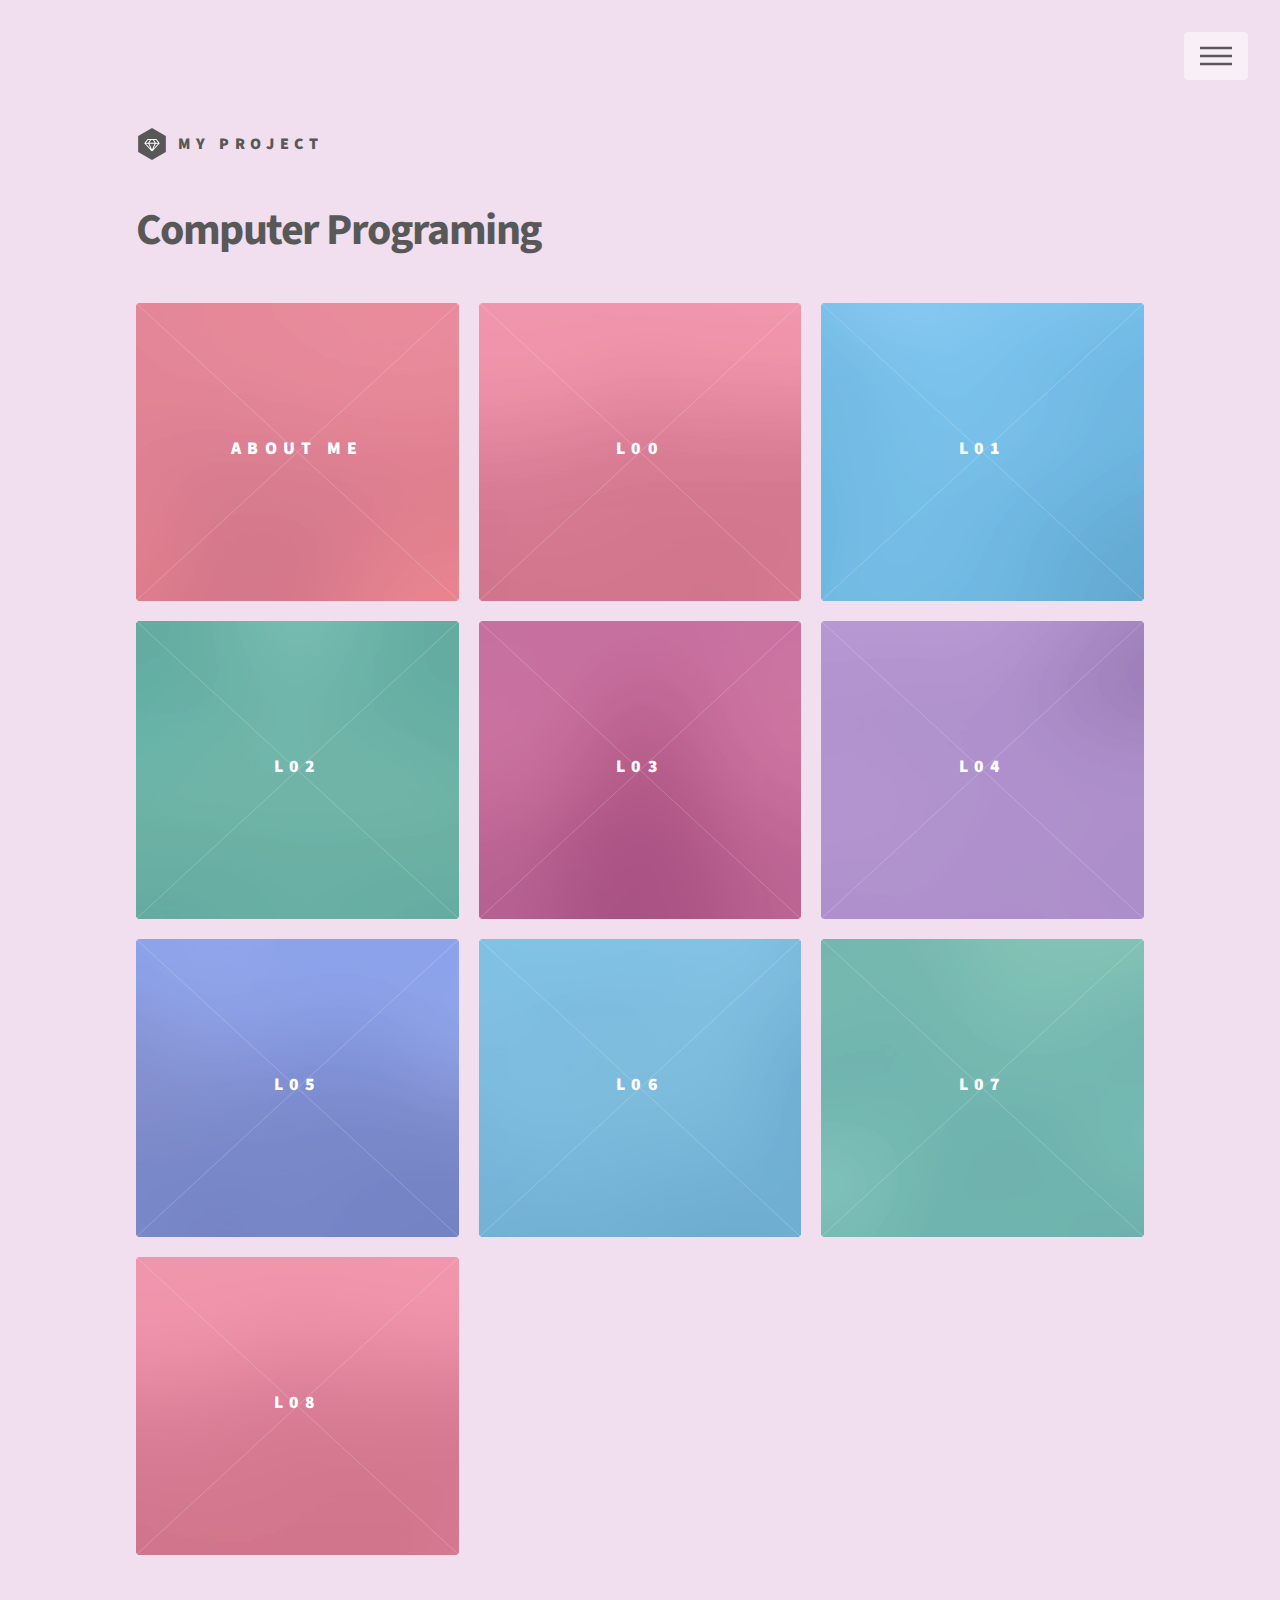
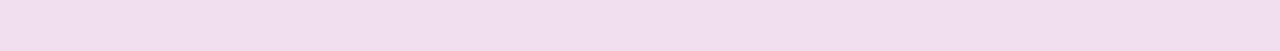
==== index.html @ 65a04a59 "update" ====
<!DOCTYPE HTML>
<!--
	Phantom by HTML5 UP
	html5up.net | @ajlkn
	Free for personal and commercial use under the CCA 3.0 license (html5up.net/license)
-->
<html>
	<head>
		<title>My Project</title>
		<meta charset="utf-8" />
		<meta name="viewport" content="width=device-width, initial-scale=1, user-scalable=no" />
		<link rel="stylesheet" href="assets/css/main.css" />
		<noscript><link rel="stylesheet" href="assets/css/noscript.css" /></noscript>
		<link rel="stylesheet" href="assets/css/bg.css">
		<link rel="stylesheet" href="assets/css/bg.css">
	</head>
	<body class="is-preload">
		<!-- Wrapper -->
			<div id="wrapper">

				<!-- Header -->
					<header id="header">
						<div class="inner">

							<!-- Logo -->
								<a href="index.html" class="logo">
									<span class="symbol"><img src="images/logo.svg" alt="" /></span><span class="title">My project</span>
								</a>

							<!-- Nav -->
								<nav>
									<ul>
										<li><a href="#menu">Menu</a></li>
									</ul>
								</nav>

						</div>
					</header>

				<!-- Menu -->
					<nav id="menu">
						<h2>Menu</h2>
						<ul>
							<li><a href="index.html">Home</a></li>
							<li><a href="generic.html">Ipsum veroeros</a></li>
							<li><a href="generic.html">Tempus etiam</a></li>
							<li><a href="generic.html">Consequat dolor</a></li>
							<li><a href="elements.html">Elements</a></li>
						</ul>
					</nav>

				<!-- Main -->
					<div id="main">
						<div class="inner">
							<header>
								<h1>Computer Programing</h1>
								
							</header>
							<section class="tiles">
								<article class="style1">
									<span class="image">
										<img src="images/pic01.jpg" alt="" />
									</span>
									<a href="generic.html">
										<h2>About Me</h2>
										<div class="content">
											
										</div>
									</a>
								</article>
								<article class="style1">
									<span class="image">
										<img src="images/pic09.jpg" alt="" />
									</span>
									<a href="L00.html">
										<h2>L00</h2>
										<div class="content">
											<p>Introduction</p>
										</div>
									</a>
								</article>
								<article class="style2">
									<span class="image">
										<img src="images/pic02.jpg" alt="" />
									</span>
									<a href="L01.html">
										<h2>L01</h2>
										<div class="content">
											<p>DataType-Variable-Expression</p>
										</div>
									</a>
								</article>
								<article class="style3">
									<span class="image">
										<img src="images/pic03.jpg" alt="" />
									</span>
									<a href="generic.html">
										<h2>L02</h2>
										<div class="content">
											<p>Selection If-elif-else</p>
										</div>
									</a>
								</article>
								<article class="style4">
									<span class="image">
										<img src="images/pic04.jpg" alt="" />
									</span>
									<a href="generic.html">
										<h2>L03</h2>
										<div class="content">
											<p>Repetition While for</p>
										</div>
									</a>
								</article>
								<article class="style5">
									<span class="image">
										<img src="images/pic05.jpg" alt="" />
									</span>
									<a href="generic.html">
										<h2>L04</h2>
										<div class="content">
											<p>String</p>
										</div>
									</a>
								</article>
								<article class="style6">
									<span class="image">
										<img src="images/pic06.jpg" alt="" />
									</span>
									<a href="generic.html">
										<h2>L05</h2>
										<div class="content">
											<p>function</p>
										</div>
									</a>
								</article>
								<article class="style2">
									<span class="image">
										<img src="images/pic07.jpg" alt="" />
									</span>
									<a href="generic.html">
										<h2>L06</h2>
										<div class="content">
											<p>Files and Exceptions</p>
										</div>
									</a>
								</article>
								<article class="style3">
									<span class="image">
										<img src="images/pic08.jpg" alt="" />
									</span>
									<a href="generic.html">
										<h2>L07</h2>
										<div class="content">
											<p>Lists and Tuples</p>
										</div>
									</a>
								</article>
								<article class="style1">
									<span class="image">
										<img src="images/pic09.jpg" alt="" />
									</span>
									<a href="generic.html">
										<h2>L08</h2>
										<div class="content">
											<p>Dictionaries and Sets</p>
										</div>
									</a>
								</article>
								
										</div>
									</a>
								</article>
							</section>
						</div>
					</div>

				

			</div>

		<!-- Scripts -->
			<script src="assets/js/jquery.min.js"></script>
			<script src="assets/js/browser.min.js"></script>
			<script src="assets/js/breakpoints.min.js"></script>
			<script src="assets/js/util.js"></script>
			<script src="assets/js/main.js"></script>

	</body>
</html>
---- assets/css/main.css ----
@import url(fontawesome-all.min.css);
@import url("https://fonts.googleapis.com/css?family=Source+Sans+Pro:300,700,900");

/*
	Phantom by HTML5 UP
	html5up.net | @ajlkn
	Free for personal and commercial use under the CCA 3.0 license (html5up.net/license)
*/

html, body, div, span, applet, object,
iframe, h1, h2, h3, h4, h5, h6, p, blockquote,
pre, a, abbr, acronym, address, big, cite,
code, del, dfn, em, img, ins, kbd, q, s, samp,
small, strike, strong, sub, sup, tt, var, b,
u, i, center, dl, dt, dd, ol, ul, li, fieldset,
form, label, legend, table, caption, tbody,
tfoot, thead, tr, th, td, article, aside,
canvas, details, embed, figure, figcaption,
footer, header, hgroup, menu, nav, output, ruby,
section, summary, time, mark, audio, video {
	margin: 0;
	padding: 0;
	border: 0;
	font-size: 100%;
	font: inherit;
	vertical-align: baseline;}

article, aside, details, figcaption, figure,
footer, header, hgroup, menu, nav, section {
	display: block;}

body {
	line-height: 1;
}

ol, ul {
	list-style: none;
}

blockquote, q {
	quotes: none;
}

	blockquote:before, blockquote:after, q:before, q:after {
		content: '';
		content: none;
	}

table {
	border-collapse: collapse;
	border-spacing: 0;
}

body {
	-webkit-text-size-adjust: none;
}

mark {
	background-color: transparent;
	color: inherit;
}

input::-moz-focus-inner {
	border: 0;
	padding: 0;
}

input, select, textarea {
	-moz-appearance: none;
	-webkit-appearance: none;
	-ms-appearance: none;
	appearance: none;
}

/* Basic */

	@-ms-viewport {
		width: device-width;
	}

	body {
		-ms-overflow-style: scrollbar;
	}

	@media screen and (max-width: 480px) {

		html, body {
			min-width: 320px;
		}

	}

	html {
		box-sizing: border-box;
	}

	*, *:before, *:after {
		box-sizing: inherit;
	}

	body {
		background: #ffffff;
	}

		body.is-preload *, body.is-preload *:before, body.is-preload *:after {
			-moz-animation: none !important;
			-webkit-animation: none !important;
			-ms-animation: none !important;
			animation: none !important;
			-moz-transition: none !important;
			-webkit-transition: none !important;
			-ms-transition: none !important;
			transition: none !important;
		}

/* Type */

	body, input, select, textarea {
		color: #585858;
		font-family: "Source Sans Pro", Helvetica, sans-serif;
		font-size: 16pt;
		font-weight: 300;
		line-height: 1.75;
	}

		@media screen and (max-width: 1680px) {

			body, input, select, textarea {
				font-size: 14pt;
			}

		}

		@media screen and (max-width: 1280px) {

			body, input, select, textarea {
				font-size: 12pt;
			}

		}

	a {
		-moz-transition: border-bottom-color 0.2s ease, color 0.2s ease;
		-webkit-transition: border-bottom-color 0.2s ease, color 0.2s ease;
		-ms-transition: border-bottom-color 0.2s ease, color 0.2s ease;
		transition: border-bottom-color 0.2s ease, color 0.2s ease;
		text-decoration: none;
		color: #585858;
		border-bottom: dotted 1px rgba(88, 88, 88, 0.5);
	}

		a:hover {
			border-bottom-color: transparent;
			color: #f2849e !important;
		}

	

	em, i {
		font-style: italic;
	}

	p {
		margin: 0 0 2em 0;
	}

	h1 {
		font-size: 2.75em;
		font-weight: 700;
		line-height: 1.3;
		margin: 0 0 1em 0;
		letter-spacing: -0.035em;
	}

		h1 a {
			color: inherit;
		}

		@media screen and (max-width: 736px) {

			h1 {
				font-size: 2em;
				margin: 0 0 1em 0;
			}

		}

		@media screen and (max-width: 360px) {

			h1 {
				font-size: 1.75em;
			}

		}

	h2, h3, h4, h5, h6 {
		font-weight: 900;
		line-height: 1.5;
		margin: 0 0 2em 0;
		text-transform: uppercase;
		letter-spacing: 0.35em;
	}

		h2 a, h3 a, h4 a, h5 a, h6 a {
			color: inherit;
		}

	h2 {
		font-size: 1.1em;
	}

	h3 {
		font-size: 1em;
	}

	h4 {
		font-size: 0.8em;
	}

	h5 {
		font-size: 0.8em;
	}

	h6 {
		font-size: 0.8em;
	}

	@media screen and (max-width: 980px) {

		h1 br, h2 br, h3 br, h4 br, h5 br, h6 br {
			display: none;
		}

	}

	@media screen and (max-width: 736px) {

		h2 {
			font-size: 1em;
		}

		h3 {
			font-size: 0.8em;
		}

	}

	sub {
		font-size: 0.8em;
		position: relative;
		top: 0.5em;
	}

	sup {
		font-size: 0.8em;
		position: relative;
		top: -0.5em;
	}

	blockquote {
		border-left: solid 4px #c9c9c9;
		font-style: italic;
		margin: 0 0 2em 0;
		padding: 0.5em 0 0.5em 2em;
	}

	code {
		background: rgba(144, 144, 144, 0.075);
		border-radius: 4px;
		border: solid 1px #c9c9c9;
		font-family: "Courier New", monospace;
		font-size: 0.9em;
		margin: 0 0.25em;
		padding: 0.25em 0.65em;
	}

	pre {
		-webkit-overflow-scrolling: touch;
		font-family: "Courier New", monospace;
		font-size: 0.9em;
		margin: 0 0 2em 0;
	}

		pre code {
			display: block;
			line-height: 1.75;
			padding: 1em 1.5em;
			overflow-x: auto;
		}

	hr {
		border: 0;
		border-bottom: solid 1px #c9c9c9;
		margin: 2em 0;
	}

		hr.major {
			margin: 3em 0;
		}

	.align-left {
		text-align: left;
	}

	.align-center {
		text-align: center;
	}

	.align-right {
		text-align: right;
	}

/* Row */

	.row {
		display: flex;
		flex-wrap: wrap;
		box-sizing: border-box;
		align-items: stretch;
	}

		.row > * {
			box-sizing: border-box;
		}

		.row.gtr-uniform > * > :last-child {
			margin-bottom: 0;
		}

		.row.aln-left {
			justify-content: flex-start;
		}

		.row.aln-center {
			justify-content: center;
		}

		.row.aln-right {
			justify-content: flex-end;
		}

		.row.aln-top {
			align-items: flex-start;
		}

		.row.aln-middle {
			align-items: center;
		}

		.row.aln-bottom {
			align-items: flex-end;
		}

		.row > .imp {
			order: -1;
		}

		.row > .col-1 {
			width: 8.33333%;
		}

		.row > .off-1 {
			margin-left: 8.33333%;
		}

		.row > .col-2 {
			width: 16.66667%;
		}

		.row > .off-2 {
			margin-left: 16.66667%;
		}

		.row > .col-3 {
			width: 25%;
		}

		.row > .off-3 {
			margin-left: 25%;
		}

		.row > .col-4 {
			width: 33.33333%;
		}

		.row > .off-4 {
			margin-left: 33.33333%;
		}

		.row > .col-5 {
			width: 41.66667%;
		}

		.row > .off-5 {
			margin-left: 41.66667%;
		}

		.row > .col-6 {
			width: 50%;
		}

		.row > .off-6 {
			margin-left: 50%;
		}

		.row > .col-7 {
			width: 58.33333%;
		}

		.row > .off-7 {
			margin-left: 58.33333%;
		}

		.row > .col-8 {
			width: 66.66667%;
		}

		.row > .off-8 {
			margin-left: 66.66667%;
		}

		.row > .col-9 {
			width: 75%;
		}

		.row > .off-9 {
			margin-left: 75%;
		}

		.row > .col-10 {
			width: 83.33333%;
		}

		.row > .off-10 {
			margin-left: 83.33333%;
		}

		.row > .col-11 {
			width: 91.66667%;
		}

		.row > .off-11 {
			margin-left: 91.66667%;
		}

		.row > .col-12 {
			width: 100%;
		}

		.row > .off-12 {
			margin-left: 100%;
		}

		.row.gtr-0 {
			margin-top: 0;
			margin-left: 0em;
		}

			.row.gtr-0 > * {
				padding: 0 0 0 0em;
			}

			.row.gtr-0.gtr-uniform {
				margin-top: 0em;
			}

				.row.gtr-0.gtr-uniform > * {
					padding-top: 0em;
				}

		.row.gtr-25 {
			margin-top: 0;
			margin-left: -0.5em;
		}

			.row.gtr-25 > * {
				padding: 0 0 0 0.5em;
			}

			.row.gtr-25.gtr-uniform {
				margin-top: -0.5em;
			}

				.row.gtr-25.gtr-uniform > * {
					padding-top: 0.5em;
				}

		.row.gtr-50 {
			margin-top: 0;
			margin-left: -1em;
		}

			.row.gtr-50 > * {
				padding: 0 0 0 1em;
			}

			.row.gtr-50.gtr-uniform {
				margin-top: -1em;
			}

				.row.gtr-50.gtr-uniform > * {
					padding-top: 1em;
				}

		.row {
			margin-top: 0;
			margin-left: -2em;
		}

			.row > * {
				padding: 0 0 0 2em;
			}

			.row.gtr-uniform {
				margin-top: -2em;
			}

				.row.gtr-uniform > * {
					padding-top: 2em;
				}

		.row.gtr-150 {
			margin-top: 0;
			margin-left: -3em;
		}

			.row.gtr-150 > * {
				padding: 0 0 0 3em;
			}

			.row.gtr-150.gtr-uniform {
				margin-top: -3em;
			}

				.row.gtr-150.gtr-uniform > * {
					padding-top: 3em;
				}

		.row.gtr-200 {
			margin-top: 0;
			margin-left: -4em;
		}

			.row.gtr-200 > * {
				padding: 0 0 0 4em;
			}

			.row.gtr-200.gtr-uniform {
				margin-top: -4em;
			}

				.row.gtr-200.gtr-uniform > * {
					padding-top: 4em;
				}

		@media screen and (max-width: 1680px) {

			.row {
				display: flex;
				flex-wrap: wrap;
				box-sizing: border-box;
				align-items: stretch;
			}

				.row > * {
					box-sizing: border-box;
				}

				.row.gtr-uniform > * > :last-child {
					margin-bottom: 0;
				}

				.row.aln-left {
					justify-content: flex-start;
				}

				.row.aln-center {
					justify-content: center;
				}

				.row.aln-right {
					justify-content: flex-end;
				}

				.row.aln-top {
					align-items: flex-start;
				}

				.row.aln-middle {
					align-items: center;
				}

				.row.aln-bottom {
					align-items: flex-end;
				}

				.row > .imp-xlarge {
					order: -1;
				}

				.row > .col-1-xlarge {
					width: 8.33333%;
				}

				.row > .off-1-xlarge {
					margin-left: 8.33333%;
				}

				.row > .col-2-xlarge {
					width: 16.66667%;
				}

				.row > .off-2-xlarge {
					margin-left: 16.66667%;
				}

				.row > .col-3-xlarge {
					width: 25%;
				}

				.row > .off-3-xlarge {
					margin-left: 25%;
				}

				.row > .col-4-xlarge {
					width: 33.33333%;
				}

				.row > .off-4-xlarge {
					margin-left: 33.33333%;
				}

				.row > .col-5-xlarge {
					width: 41.66667%;
				}

				.row > .off-5-xlarge {
					margin-left: 41.66667%;
				}

				.row > .col-6-xlarge {
					width: 50%;
				}

				.row > .off-6-xlarge {
					margin-left: 50%;
				}

				.row > .col-7-xlarge {
					width: 58.33333%;
				}

				.row > .off-7-xlarge {
					margin-left: 58.33333%;
				}

				.row > .col-8-xlarge {
					width: 66.66667%;
				}

				.row > .off-8-xlarge {
					margin-left: 66.66667%;
				}

				.row > .col-9-xlarge {
					width: 75%;
				}

				.row > .off-9-xlarge {
					margin-left: 75%;
				}

				.row > .col-10-xlarge {
					width: 83.33333%;
				}

				.row > .off-10-xlarge {
					margin-left: 83.33333%;
				}

				.row > .col-11-xlarge {
					width: 91.66667%;
				}

				.row > .off-11-xlarge {
					margin-left: 91.66667%;
				}

				.row > .col-12-xlarge {
					width: 100%;
				}

				.row > .off-12-xlarge {
					margin-left: 100%;
				}

				.row.gtr-0 {
					margin-top: 0;
					margin-left: 0em;
				}

					.row.gtr-0 > * {
						padding: 0 0 0 0em;
					}

					.row.gtr-0.gtr-uniform {
						margin-top: 0em;
					}

						.row.gtr-0.gtr-uniform > * {
							padding-top: 0em;
						}

				.row.gtr-25 {
					margin-top: 0;
					margin-left: -0.5em;
				}

					.row.gtr-25 > * {
						padding: 0 0 0 0.5em;
					}

					.row.gtr-25.gtr-uniform {
						margin-top: -0.5em;
					}

						.row.gtr-25.gtr-uniform > * {
							padding-top: 0.5em;
						}

				.row.gtr-50 {
					margin-top: 0;
					margin-left: -1em;
				}

					.row.gtr-50 > * {
						padding: 0 0 0 1em;
					}

					.row.gtr-50.gtr-uniform {
						margin-top: -1em;
					}

						.row.gtr-50.gtr-uniform > * {
							padding-top: 1em;
						}

				.row {
					margin-top: 0;
					margin-left: -2em;
				}

					.row > * {
						padding: 0 0 0 2em;
					}

					.row.gtr-uniform {
						margin-top: -2em;
					}

						.row.gtr-uniform > * {
							padding-top: 2em;
						}

				.row.gtr-150 {
					margin-top: 0;
					margin-left: -3em;
				}

					.row.gtr-150 > * {
						padding: 0 0 0 3em;
					}

					.row.gtr-150.gtr-uniform {
						margin-top: -3em;
					}

						.row.gtr-150.gtr-uniform > * {
							padding-top: 3em;
						}

				.row.gtr-200 {
					margin-top: 0;
					margin-left: -4em;
				}

					.row.gtr-200 > * {
						padding: 0 0 0 4em;
					}

					.row.gtr-200.gtr-uniform {
						margin-top: -4em;
					}

						.row.gtr-200.gtr-uniform > * {
							padding-top: 4em;
						}

		}

		@media screen and (max-width: 1280px) {

			.row {
				display: flex;
				flex-wrap: wrap;
				box-sizing: border-box;
				align-items: stretch;
			}

				.row > * {
					box-sizing: border-box;
				}

				.row.gtr-uniform > * > :last-child {
					margin-bottom: 0;
				}

				.row.aln-left {
					justify-content: flex-start;
				}

				.row.aln-center {
					justify-content: center;
				}

				.row.aln-right {
					justify-content: flex-end;
				}

				.row.aln-top {
					align-items: flex-start;
				}

				.row.aln-middle {
					align-items: center;
				}

				.row.aln-bottom {
					align-items: flex-end;
				}

				.row > .imp-large {
					order: -1;
				}

				.row > .col-1-large {
					width: 8.33333%;
				}

				.row > .off-1-large {
					margin-left: 8.33333%;
				}

				.row > .col-2-large {
					width: 16.66667%;
				}

				.row > .off-2-large {
					margin-left: 16.66667%;
				}

				.row > .col-3-large {
					width: 25%;
				}

				.row > .off-3-large {
					margin-left: 25%;
				}

				.row > .col-4-large {
					width: 33.33333%;
				}

				.row > .off-4-large {
					margin-left: 33.33333%;
				}

				.row > .col-5-large {
					width: 41.66667%;
				}

				.row > .off-5-large {
					margin-left: 41.66667%;
				}

				.row > .col-6-large {
					width: 50%;
				}

				.row > .off-6-large {
					margin-left: 50%;
				}

				.row > .col-7-large {
					width: 58.33333%;
				}

				.row > .off-7-large {
					margin-left: 58.33333%;
				}

				.row > .col-8-large {
					width: 66.66667%;
				}

				.row > .off-8-large {
					margin-left: 66.66667%;
				}

				.row > .col-9-large {
					width: 75%;
				}

				.row > .off-9-large {
					margin-left: 75%;
				}

				.row > .col-10-large {
					width: 83.33333%;
				}

				.row > .off-10-large {
					margin-left: 83.33333%;
				}

				.row > .col-11-large {
					width: 91.66667%;
				}

				.row > .off-11-large {
					margin-left: 91.66667%;
				}

				.row > .col-12-large {
					width: 100%;
				}

				.row > .off-12-large {
					margin-left: 100%;
				}

				.row.gtr-0 {
					margin-top: 0;
					margin-left: 0em;
				}

					.row.gtr-0 > * {
						padding: 0 0 0 0em;
					}

					.row.gtr-0.gtr-uniform {
						margin-top: 0em;
					}

						.row.gtr-0.gtr-uniform > * {
							padding-top: 0em;
						}

				.row.gtr-25 {
					margin-top: 0;
					margin-left: -0.5em;
				}

					.row.gtr-25 > * {
						padding: 0 0 0 0.5em;
					}

					.row.gtr-25.gtr-uniform {
						margin-top: -0.5em;
					}

						.row.gtr-25.gtr-uniform > * {
							padding-top: 0.5em;
						}

				.row.gtr-50 {
					margin-top: 0;
					margin-left: -1em;
				}

					.row.gtr-50 > * {
						padding: 0 0 0 1em;
					}

					.row.gtr-50.gtr-uniform {
						margin-top: -1em;
					}

						.row.gtr-50.gtr-uniform > * {
							padding-top: 1em;
						}

				.row {
					margin-top: 0;
					margin-left: -2em;
				}

					.row > * {
						padding: 0 0 0 2em;
					}

					.row.gtr-uniform {
						margin-top: -2em;
					}

						.row.gtr-uniform > * {
							padding-top: 2em;
						}

				.row.gtr-150 {
					margin-top: 0;
					margin-left: -3em;
				}

					.row.gtr-150 > * {
						padding: 0 0 0 3em;
					}

					.row.gtr-150.gtr-uniform {
						margin-top: -3em;
					}

						.row.gtr-150.gtr-uniform > * {
							padding-top: 3em;
						}

				.row.gtr-200 {
					margin-top: 0;
					margin-left: -4em;
				}

					.row.gtr-200 > * {
						padding: 0 0 0 4em;
					}

					.row.gtr-200.gtr-uniform {
						margin-top: -4em;
					}

						.row.gtr-200.gtr-uniform > * {
							padding-top: 4em;
						}

		}

		@media screen and (max-width: 980px) {

			.row {
				display: flex;
				flex-wrap: wrap;
				box-sizing: border-box;
				align-items: stretch;
			}

				.row > * {
					box-sizing: border-box;
				}

				.row.gtr-uniform > * > :last-child {
					margin-bottom: 0;
				}

				.row.aln-left {
					justify-content: flex-start;
				}

				.row.aln-center {
					justify-content: center;
				}

				.row.aln-right {
					justify-content: flex-end;
				}

				.row.aln-top {
					align-items: flex-start;
				}

				.row.aln-middle {
					align-items: center;
				}

				.row.aln-bottom {
					align-items: flex-end;
				}

				.row > .imp-medium {
					order: -1;
				}

				.row > .col-1-medium {
					width: 8.33333%;
				}

				.row > .off-1-medium {
					margin-left: 8.33333%;
				}

				.row > .col-2-medium {
					width: 16.66667%;
				}

				.row > .off-2-medium {
					margin-left: 16.66667%;
				}

				.row > .col-3-medium {
					width: 25%;
				}

				.row > .off-3-medium {
					margin-left: 25%;
				}

				.row > .col-4-medium {
					width: 33.33333%;
				}

				.row > .off-4-medium {
					margin-left: 33.33333%;
				}

				.row > .col-5-medium {
					width: 41.66667%;
				}

				.row > .off-5-medium {
					margin-left: 41.66667%;
				}

				.row > .col-6-medium {
					width: 50%;
				}

				.row > .off-6-medium {
					margin-left: 50%;
				}

				.row > .col-7-medium {
					width: 58.33333%;
				}

				.row > .off-7-medium {
					margin-left: 58.33333%;
				}

				.row > .col-8-medium {
					width: 66.66667%;
				}

				.row > .off-8-medium {
					margin-left: 66.66667%;
				}

				.row > .col-9-medium {
					width: 75%;
				}

				.row > .off-9-medium {
					margin-left: 75%;
				}

				.row > .col-10-medium {
					width: 83.33333%;
				}

				.row > .off-10-medium {
					margin-left: 83.33333%;
				}

				.row > .col-11-medium {
					width: 91.66667%;
				}

				.row > .off-11-medium {
					margin-left: 91.66667%;
				}

				.row > .col-12-medium {
					width: 100%;
				}

				.row > .off-12-medium {
					margin-left: 100%;
				}

				.row.gtr-0 {
					margin-top: 0;
					margin-left: 0em;
				}

					.row.gtr-0 > * {
						padding: 0 0 0 0em;
					}

					.row.gtr-0.gtr-uniform {
						margin-top: 0em;
					}

						.row.gtr-0.gtr-uniform > * {
							padding-top: 0em;
						}

				.row.gtr-25 {
					margin-top: 0;
					margin-left: -0.375em;
				}

					.row.gtr-25 > * {
						padding: 0 0 0 0.375em;
					}

					.row.gtr-25.gtr-uniform {
						margin-top: -0.375em;
					}

						.row.gtr-25.gtr-uniform > * {
							padding-top: 0.375em;
						}

				.row.gtr-50 {
					margin-top: 0;
					margin-left: -0.75em;
				}

					.row.gtr-50 > * {
						padding: 0 0 0 0.75em;
					}

					.row.gtr-50.gtr-uniform {
						margin-top: -0.75em;
					}

						.row.gtr-50.gtr-uniform > * {
							padding-top: 0.75em;
						}

				.row {
					margin-top: 0;
					margin-left: -1.5em;
				}

					.row > * {
						padding: 0 0 0 1.5em;
					}

					.row.gtr-uniform {
						margin-top: -1.5em;
					}

						.row.gtr-uniform > * {
							padding-top: 1.5em;
						}

				.row.gtr-150 {
					margin-top: 0;
					margin-left: -2.25em;
				}

					.row.gtr-150 > * {
						padding: 0 0 0 2.25em;
					}

					.row.gtr-150.gtr-uniform {
						margin-top: -2.25em;
					}

						.row.gtr-150.gtr-uniform > * {
							padding-top: 2.25em;
						}

				.row.gtr-200 {
					margin-top: 0;
					margin-left: -3em;
				}

					.row.gtr-200 > * {
						padding: 0 0 0 3em;
					}

					.row.gtr-200.gtr-uniform {
						margin-top: -3em;
					}

						.row.gtr-200.gtr-uniform > * {
							padding-top: 3em;
						}

		}

		@media screen and (max-width: 736px) {

			.row {
				display: flex;
				flex-wrap: wrap;
				box-sizing: border-box;
				align-items: stretch;
			}

				.row > * {
					box-sizing: border-box;
				}

				.row.gtr-uniform > * > :last-child {
					margin-bottom: 0;
				}

				.row.aln-left {
					justify-content: flex-start;
				}

				.row.aln-center {
					justify-content: center;
				}

				.row.aln-right {
					justify-content: flex-end;
				}

				.row.aln-top {
					align-items: flex-start;
				}

				.row.aln-middle {
					align-items: center;
				}

				.row.aln-bottom {
					align-items: flex-end;
				}

				.row > .imp-small {
					order: -1;
				}

				.row > .col-1-small {
					width: 8.33333%;
				}

				.row > .off-1-small {
					margin-left: 8.33333%;
				}

				.row > .col-2-small {
					width: 16.66667%;
				}

				.row > .off-2-small {
					margin-left: 16.66667%;
				}

				.row > .col-3-small {
					width: 25%;
				}

				.row > .off-3-small {
					margin-left: 25%;
				}

				.row > .col-4-small {
					width: 33.33333%;
				}

				.row > .off-4-small {
					margin-left: 33.33333%;
				}

				.row > .col-5-small {
					width: 41.66667%;
				}

				.row > .off-5-small {
					margin-left: 41.66667%;
				}

				.row > .col-6-small {
					width: 50%;
				}

				.row > .off-6-small {
					margin-left: 50%;
				}

				.row > .col-7-small {
					width: 58.33333%;
				}

				.row > .off-7-small {
					margin-left: 58.33333%;
				}

				.row > .col-8-small {
					width: 66.66667%;
				}

				.row > .off-8-small {
					margin-left: 66.66667%;
				}

				.row > .col-9-small {
					width: 75%;
				}

				.row > .off-9-small {
					margin-left: 75%;
				}

				.row > .col-10-small {
					width: 83.33333%;
				}

				.row > .off-10-small {
					margin-left: 83.33333%;
				}

				.row > .col-11-small {
					width: 91.66667%;
				}

				.row > .off-11-small {
					margin-left: 91.66667%;
				}

				.row > .col-12-small {
					width: 100%;
				}

				.row > .off-12-small {
					margin-left: 100%;
				}

				.row.gtr-0 {
					margin-top: 0;
					margin-left: 0em;
				}

					.row.gtr-0 > * {
						padding: 0 0 0 0em;
					}

					.row.gtr-0.gtr-uniform {
						margin-top: 0em;
					}

						.row.gtr-0.gtr-uniform > * {
							padding-top: 0em;
						}

				.row.gtr-25 {
					margin-top: 0;
					margin-left: -0.25em;
				}

					.row.gtr-25 > * {
						padding: 0 0 0 0.25em;
					}

					.row.gtr-25.gtr-uniform {
						margin-top: -0.25em;
					}

						.row.gtr-25.gtr-uniform > * {
							padding-top: 0.25em;
						}

				.row.gtr-50 {
					margin-top: 0;
					margin-left: -0.5em;
				}

					.row.gtr-50 > * {
						padding: 0 0 0 0.5em;
					}

					.row.gtr-50.gtr-uniform {
						margin-top: -0.5em;
					}

						.row.gtr-50.gtr-uniform > * {
							padding-top: 0.5em;
						}

				.row {
					margin-top: 0;
					margin-left: -1em;
				}

					.row > * {
						padding: 0 0 0 1em;
					}

					.row.gtr-uniform {
						margin-top: -1em;
					}

						.row.gtr-uniform > * {
							padding-top: 1em;
						}

				.row.gtr-150 {
					margin-top: 0;
					margin-left: -1.5em;
				}

					.row.gtr-150 > * {
						padding: 0 0 0 1.5em;
					}

					.row.gtr-150.gtr-uniform {
						margin-top: -1.5em;
					}

						.row.gtr-150.gtr-uniform > * {
							padding-top: 1.5em;
						}

				.row.gtr-200 {
					margin-top: 0;
					margin-left: -2em;
				}

					.row.gtr-200 > * {
						padding: 0 0 0 2em;
					}

					.row.gtr-200.gtr-uniform {
						margin-top: -2em;
					}

						.row.gtr-200.gtr-uniform > * {
							padding-top: 2em;
						}

		}

		@media screen and (max-width: 480px) {

			.row {
				display: flex;
				flex-wrap: wrap;
				box-sizing: border-box;
				align-items: stretch;
			}

				.row > * {
					box-sizing: border-box;
				}

				.row.gtr-uniform > * > :last-child {
					margin-bottom: 0;
				}

				.row.aln-left {
					justify-content: flex-start;
				}

				.row.aln-center {
					justify-content: center;
				}

				.row.aln-right {
					justify-content: flex-end;
				}

				.row.aln-top {
					align-items: flex-start;
				}

				.row.aln-middle {
					align-items: center;
				}

				.row.aln-bottom {
					align-items: flex-end;
				}

				.row > .imp-xsmall {
					order: -1;
				}

				.row > .col-1-xsmall {
					width: 8.33333%;
				}

				.row > .off-1-xsmall {
					margin-left: 8.33333%;
				}

				.row > .col-2-xsmall {
					width: 16.66667%;
				}

				.row > .off-2-xsmall {
					margin-left: 16.66667%;
				}

				.row > .col-3-xsmall {
					width: 25%;
				}

				.row > .off-3-xsmall {
					margin-left: 25%;
				}

				.row > .col-4-xsmall {
					width: 33.33333%;
				}

				.row > .off-4-xsmall {
					margin-left: 33.33333%;
				}

				.row > .col-5-xsmall {
					width: 41.66667%;
				}

				.row > .off-5-xsmall {
					margin-left: 41.66667%;
				}

				.row > .col-6-xsmall {
					width: 50%;
				}

				.row > .off-6-xsmall {
					margin-left: 50%;
				}

				.row > .col-7-xsmall {
					width: 58.33333%;
				}

				.row > .off-7-xsmall {
					margin-left: 58.33333%;
				}

				.row > .col-8-xsmall {
					width: 66.66667%;
				}

				.row > .off-8-xsmall {
					margin-left: 66.66667%;
				}

				.row > .col-9-xsmall {
					width: 75%;
				}

				.row > .off-9-xsmall {
					margin-left: 75%;
				}

				.row > .col-10-xsmall {
					width: 83.33333%;
				}

				.row > .off-10-xsmall {
					margin-left: 83.33333%;
				}

				.row > .col-11-xsmall {
					width: 91.66667%;
				}

				.row > .off-11-xsmall {
					margin-left: 91.66667%;
				}

				.row > .col-12-xsmall {
					width: 100%;
				}

				.row > .off-12-xsmall {
					margin-left: 100%;
				}

				.row.gtr-0 {
					margin-top: 0;
					margin-left: 0em;
				}

					.row.gtr-0 > * {
						padding: 0 0 0 0em;
					}

					.row.gtr-0.gtr-uniform {
						margin-top: 0em;
					}

						.row.gtr-0.gtr-uniform > * {
							padding-top: 0em;
						}

				.row.gtr-25 {
					margin-top: 0;
					margin-left: -0.25em;
				}

					.row.gtr-25 > * {
						padding: 0 0 0 0.25em;
					}

					.row.gtr-25.gtr-uniform {
						margin-top: -0.25em;
					}

						.row.gtr-25.gtr-uniform > * {
							padding-top: 0.25em;
						}

				.row.gtr-50 {
					margin-top: 0;
					margin-left: -0.5em;
				}

					.row.gtr-50 > * {
						padding: 0 0 0 0.5em;
					}

					.row.gtr-50.gtr-uniform {
						margin-top: -0.5em;
					}

						.row.gtr-50.gtr-uniform > * {
							padding-top: 0.5em;
						}

				.row {
					margin-top: 0;
					margin-left: -1em;
				}

					.row > * {
						padding: 0 0 0 1em;
					}

					.row.gtr-uniform {
						margin-top: -1em;
					}

						.row.gtr-uniform > * {
							padding-top: 1em;
						}

				.row.gtr-150 {
					margin-top: 0;
					margin-left: -1.5em;
				}

					.row.gtr-150 > * {
						padding: 0 0 0 1.5em;
					}

					.row.gtr-150.gtr-uniform {
						margin-top: -1.5em;
					}

						.row.gtr-150.gtr-uniform > * {
							padding-top: 1.5em;
						}

				.row.gtr-200 {
					margin-top: 0;
					margin-left: -2em;
				}

					.row.gtr-200 > * {
						padding: 0 0 0 2em;
					}

					.row.gtr-200.gtr-uniform {
						margin-top: -2em;
					}

						.row.gtr-200.gtr-uniform > * {
							padding-top: 2em;
						}

		}

/* Section/Article */

	section.special, article.special {
		text-align: center;
	}

	header p {
		margin-top: -1em;
	}

	@media screen and (max-width: 736px) {

		header p {
			margin-top: 0;
		}

	}

/* Icon */

	.icon {
		text-decoration: none;
		border-bottom: none;
		position: relative;
	}

		.icon:before {
			-moz-osx-font-smoothing: grayscale;
			-webkit-font-smoothing: antialiased;
			display: inline-block;
			font-style: normal;
			font-variant: normal;
			text-rendering: auto;
			line-height: 1;
			text-transform: none !important;
			font-family: 'Font Awesome 5 Free';
			font-weight: 400;
		}

		.icon > .label {
			display: none;
		}

		.icon:before {
			line-height: inherit;
		}

		.icon.solid:before {
			font-weight: 900;
		}

		.icon.brands:before {
			font-family: 'Font Awesome 5 Brands';
		}

		.icon.style2 {
			-moz-transition: background-color 0.2s ease-in-out, color 0.2s ease-in-out, border-color 0.2s ease-in-out;
			-webkit-transition: background-color 0.2s ease-in-out, color 0.2s ease-in-out, border-color 0.2s ease-in-out;
			-ms-transition: background-color 0.2s ease-in-out, color 0.2s ease-in-out, border-color 0.2s ease-in-out;
			transition: background-color 0.2s ease-in-out, color 0.2s ease-in-out, border-color 0.2s ease-in-out;
			background-color: transparent;
			border: solid 1px #c9c9c9;
			border-radius: 4px;
			width: 2.65em;
			height: 2.65em;
			display: inline-block;
			text-align: center;
			line-height: 2.65em;
			color: inherit;
		}

			.icon.style2:before {
				font-size: 1.1em;
			}

			.icon.style2:hover {
				color: #f2849e;
				border-color: #f2849e;
			}

			.icon.style2:active {
				background-color: rgba(242, 132, 158, 0.1);
			}

/* List */

	ol {
		list-style: decimal;
		margin: 0 0 2em 0;
		padding-left: 1.25em;
	}

		ol li {
			padding-left: 0.25em;
		}

	ul {
		list-style: disc;
		margin: 0 0 2em 0;
		padding-left: 1em;
	}

		ul li {
			padding-left: 0.5em;
		}

		ul.alt {
			list-style: none;
			padding-left: 0;
		}

			ul.alt li {
				border-top: solid 1px #c9c9c9;
				padding: 0.5em 0;
			}

				ul.alt li:first-child {
					border-top: 0;
					padding-top: 0;
				}

	dl {
		margin: 0 0 2em 0;
	}

		dl dt {
			display: block;
			font-weight: 900;
			margin: 0 0 1em 0;
		}

		dl dd {
			margin-left: 2em;
		}

/* Actions */

	ul.actions {
		display: -moz-flex;
		display: -webkit-flex;
		display: -ms-flex;
		display: flex;
		cursor: default;
		list-style: none;
		margin-left: -1em;
		padding-left: 0;
	}

		ul.actions li {
			padding: 0 0 0 1em;
			vertical-align: middle;
		}

		ul.actions.special {
			-moz-justify-content: center;
			-webkit-justify-content: center;
			-ms-justify-content: center;
			justify-content: center;
			width: 100%;
			margin-left: 0;
		}

			ul.actions.special li:first-child {
				padding-left: 0;
			}

		ul.actions.stacked {
			-moz-flex-direction: column;
			-webkit-flex-direction: column;
			-ms-flex-direction: column;
			flex-direction: column;
			margin-left: 0;
		}

			ul.actions.stacked li {
				padding: 1.3em 0 0 0;
			}

				ul.actions.stacked li:first-child {
					padding-top: 0;
				}

		ul.actions.fit {
			width: calc(100% + 1em);
		}

			ul.actions.fit li {
				-moz-flex-grow: 1;
				-webkit-flex-grow: 1;
				-ms-flex-grow: 1;
				flex-grow: 1;
				-moz-flex-shrink: 1;
				-webkit-flex-shrink: 1;
				-ms-flex-shrink: 1;
				flex-shrink: 1;
				width: 100%;
			}

				ul.actions.fit li > * {
					width: 100%;
				}

			ul.actions.fit.stacked {
				width: 100%;
			}

		@media screen and (max-width: 480px) {

			ul.actions:not(.fixed) {
				-moz-flex-direction: column;
				-webkit-flex-direction: column;
				-ms-flex-direction: column;
				flex-direction: column;
				margin-left: 0;
				width: 100% !important;
			}

				ul.actions:not(.fixed) li {
					-moz-flex-grow: 1;
					-webkit-flex-grow: 1;
					-ms-flex-grow: 1;
					flex-grow: 1;
					-moz-flex-shrink: 1;
					-webkit-flex-shrink: 1;
					-ms-flex-shrink: 1;
					flex-shrink: 1;
					padding: 1em 0 0 0;
					text-align: center;
					width: 100%;
				}

					ul.actions:not(.fixed) li > * {
						width: 100%;
					}

					ul.actions:not(.fixed) li:first-child {
						padding-top: 0;
					}

					ul.actions:not(.fixed) li input[type="submit"],
					ul.actions:not(.fixed) li input[type="reset"],
					ul.actions:not(.fixed) li input[type="button"],
					ul.actions:not(.fixed) li button,
					ul.actions:not(.fixed) li .button {
						width: 100%;
					}

						ul.actions:not(.fixed) li input[type="submit"].icon:before,
						ul.actions:not(.fixed) li input[type="reset"].icon:before,
						ul.actions:not(.fixed) li input[type="button"].icon:before,
						ul.actions:not(.fixed) li button.icon:before,
						ul.actions:not(.fixed) li .button.icon:before {
							margin-left: -0.5rem;
						}

		}

/* Icons */

	ul.icons {
		cursor: default;
		list-style: none;
		padding-left: 0;
		margin: -1em 0 2em -1em;
	}

		ul.icons li {
			display: inline-block;
			padding: 1em 0 0 1em;
		}

/* Form */

	form {
		margin: 0 0 2em 0;
		overflow-x: hidden;
	}

		form > :last-child {
			margin-bottom: 0;
		}

		form > .fields {
			display: -moz-flex;
			display: -webkit-flex;
			display: -ms-flex;
			display: flex;
			-moz-flex-wrap: wrap;
			-webkit-flex-wrap: wrap;
			-ms-flex-wrap: wrap;
			flex-wrap: wrap;
			width: calc(100% + 3em);
			margin: -1.5em 0 2em -1.5em;
		}

			form > .fields > .field {
				-moz-flex-grow: 0;
				-webkit-flex-grow: 0;
				-ms-flex-grow: 0;
				flex-grow: 0;
				-moz-flex-shrink: 0;
				-webkit-flex-shrink: 0;
				-ms-flex-shrink: 0;
				flex-shrink: 0;
				padding: 1.5em 0 0 1.5em;
				width: calc(100% - 1.5em);
			}

				form > .fields > .field.half {
					width: calc(50% - 0.75em);
				}

				form > .fields > .field.third {
					width: calc(100%/3 - 0.5em);
				}

				form > .fields > .field.quarter {
					width: calc(25% - 0.375em);
				}

		@media screen and (max-width: 480px) {

			form > .fields {
				width: calc(100% + 3em);
				margin: -1.5em 0 2em -1.5em;
			}

				form > .fields > .field {
					padding: 1.5em 0 0 1.5em;
					width: calc(100% - 1.5em);
				}

					form > .fields > .field.half {
						width: calc(100% - 1.5em);
					}

					form > .fields > .field.third {
						width: calc(100% - 1.5em);
					}

					form > .fields > .field.quarter {
						width: calc(100% - 1.5em);
					}

		}

	label {
		display: block;
		font-size: 0.9em;
		font-weight: 900;
		margin: 0 0 1em 0;
	}

	input[type="text"],
	input[type="password"],
	input[type="email"],
	input[type="tel"],
	select,
	textarea {
		-moz-appearance: none;
		-webkit-appearance: none;
		-ms-appearance: none;
		appearance: none;
		background-color: transparent;
		border: none;
		border-radius: 0;
		border-bottom: solid 1px #c9c9c9;
		color: inherit;
		display: block;
		outline: 0;
		padding: 0;
		text-decoration: none;
		width: 100%;
	}

		input[type="text"]:invalid,
		input[type="password"]:invalid,
		input[type="email"]:invalid,
		input[type="tel"]:invalid,
		select:invalid,
		textarea:invalid {
			box-shadow: none;
		}

		input[type="text"]:focus,
		input[type="password"]:focus,
		input[type="email"]:focus,
		input[type="tel"]:focus,
		select:focus,
		textarea:focus {
			border-bottom-color: #f2849e;
			box-shadow: inset 0 -1px 0 0 #f2849e;
		}

	select {
		background-image: url("data:image/svg+xml;charset=utf8,%3Csvg xmlns='http://www.w3.org/2000/svg' width='40' height='40' preserveAspectRatio='none' viewBox='0 0 40 40'%3E%3Cpath d='M9.4,12.3l10.4,10.4l10.4-10.4c0.2-0.2,0.5-0.4,0.9-0.4c0.3,0,0.6,0.1,0.9,0.4l3.3,3.3c0.2,0.2,0.4,0.5,0.4,0.9 c0,0.4-0.1,0.6-0.4,0.9L20.7,31.9c-0.2,0.2-0.5,0.4-0.9,0.4c-0.3,0-0.6-0.1-0.9-0.4L4.3,17.3c-0.2-0.2-0.4-0.5-0.4-0.9 c0-0.4,0.1-0.6,0.4-0.9l3.3-3.3c0.2-0.2,0.5-0.4,0.9-0.4S9.1,12.1,9.4,12.3z' fill='%23c9c9c9' /%3E%3C/svg%3E");
		background-size: 1.25rem;
		background-repeat: no-repeat;
		background-position: calc(100% - 1rem) center;
		height: 3em;
		padding-right: 3em;
		text-overflow: ellipsis;
	}

		select option {
			background: #ffffff;
		}

		select:focus::-ms-value {
			background-color: transparent;
		}

		select::-ms-expand {
			display: none;
		}

	input[type="text"],
	input[type="password"],
	input[type="email"],
	select {
		height: 3em;
	}

	textarea {
		padding: 0;
		min-height: 3.75em;
	}

	input[type="checkbox"],
	input[type="radio"] {
		-moz-appearance: none;
		-webkit-appearance: none;
		-ms-appearance: none;
		appearance: none;
		display: block;
		float: left;
		margin-right: -2em;
		opacity: 0;
		width: 1em;
		z-index: -1;
	}

		input[type="checkbox"] + label,
		input[type="radio"] + label {
			text-decoration: none;
			color: #585858;
			cursor: pointer;
			display: inline-block;
			font-size: 1em;
			font-weight: 300;
			padding-left: 2.55em;
			padding-right: 0.75em;
			position: relative;
		}

			input[type="checkbox"] + label:before,
			input[type="radio"] + label:before {
				-moz-osx-font-smoothing: grayscale;
				-webkit-font-smoothing: antialiased;
				display: inline-block;
				font-style: normal;
				font-variant: normal;
				text-rendering: auto;
				line-height: 1;
				text-transform: none !important;
				font-family: 'Font Awesome 5 Free';
				font-weight: 900;
			}

			input[type="checkbox"] + label:before,
			input[type="radio"] + label:before {
				border-radius: 4px;
				border: solid 1px #c9c9c9;
				content: '';
				display: inline-block;
				font-size: 0.8em;
				height: 2.25em;
				left: 0;
				line-height: 2.25em;
				position: absolute;
				text-align: center;
				top: 0;
				width: 2.25em;
			}

		input[type="checkbox"]:checked + label:before,
		input[type="radio"]:checked + label:before {
			background: #585858;
			border-color: #585858;
			color: #ffffff;
			content: '\f00c';
		}

		input[type="checkbox"]:focus + label:before,
		input[type="radio"]:focus + label:before {
			border-color: #f2849e;
			box-shadow: 0 0 0 1px #f2849e;
		}

	input[type="checkbox"] + label:before {
		border-radius: 4px;
	}

	input[type="radio"] + label:before {
		border-radius: 100%;
	}

/* Box */

	.box {
		border-radius: 4px;
		border: solid 1px #c9c9c9;
		margin-bottom: 2em;
		padding: 1.5em;
	}

		.box > :last-child,
		.box > :last-child > :last-child,
		.box > :last-child > :last-child > :last-child {
			margin-bottom: 0;
		}

		.box.alt {
			border: 0;
			border-radius: 0;
			padding: 0;
		}

/* Image */

	.image {
		border-radius: 4px;
		border: 0;
		display: inline-block;
		position: relative;
	}

		.image img {
			border-radius: 4px;
			display: block;
		}

		.image.left, .image.right {
			max-width: 40%;
		}

			.image.left img, .image.right img {
				width: 100%;
			}

		.image.left {
			float: left;
			padding: 0 1.5em 1em 0;
			top: 0.25em;
		}

		.image.right {
			float: right;
			padding: 0 0 1em 1.5em;
			top: 0.25em;
		}

		.image.fit {
			display: block;
			margin: 0 0 2em 0;
			width: 100%;
		}

			.image.fit img {
				width: 100%;
			}

		.image.main {
			display: block;
			margin: 0 0 3em 0;
			width: 100%;
		}

			.image.main img {
				width: 100%;
			}

			@media screen and (max-width: 736px) {

				.image.main {
					margin: 0 0 2em 0;
				}

			}

/* Table */

	.table-wrapper {
		-webkit-overflow-scrolling: touch;
		overflow-x: auto;
	}

	table {
		margin: 0 0 2em 0;
		width: 100%;
	}

		table tbody tr {
			border: solid 1px #c9c9c9;
			border-left: 0;
			border-right: 0;
		}

			table tbody tr:nth-child(2n + 1) {
				background-color: rgba(144, 144, 144, 0.075);
			}

		table td {
			padding: 0.75em 0.75em;
		}

		table th {
			font-size: 0.9em;
			font-weight: 900;
			padding: 0 0.75em 0.75em 0.75em;
			text-align: left;
		}

		table thead {
			border-bottom: solid 2px #c9c9c9;
		}

		table tfoot {
			border-top: solid 2px #c9c9c9;
		}

		table.alt {
			border-collapse: separate;
		}

			table.alt tbody tr td {
				border: solid 1px #c9c9c9;
				border-left-width: 0;
				border-top-width: 0;
			}

				table.alt tbody tr td:first-child {
					border-left-width: 1px;
				}

			table.alt tbody tr:first-child td {
				border-top-width: 1px;
			}

			table.alt thead {
				border-bottom: 0;
			}

			table.alt tfoot {
				border-top: 0;
			}

/* Button */

	input[type="submit"],
	input[type="reset"],
	input[type="button"],
	button,
	.button {
		-moz-appearance: none;
		-webkit-appearance: none;
		-ms-appearance: none;
		appearance: none;
		-moz-transition: background-color 0.2s ease-in-out, color 0.2s ease-in-out, box-shadow 0.2s ease-in-out;
		-webkit-transition: background-color 0.2s ease-in-out, color 0.2s ease-in-out, box-shadow 0.2s ease-in-out;
		-ms-transition: background-color 0.2s ease-in-out, color 0.2s ease-in-out, box-shadow 0.2s ease-in-out;
		transition: background-color 0.2s ease-in-out, color 0.2s ease-in-out, box-shadow 0.2s ease-in-out;
		background-color: transparent;
		border-radius: 4px;
		border: 0;
		box-shadow: inset 0 0 0 2px #585858;
		color: #585858 !important;
		cursor: pointer;
		display: inline-block;
		font-size: 0.8em;
		font-weight: 900;
		height: 3.5em;
		letter-spacing: 0.35em;
		line-height: 3.45em;
		overflow: hidden;
		padding: 0 1.25em 0 1.6em;
		text-align: center;
		text-decoration: none;
		text-overflow: ellipsis;
		text-transform: uppercase;
		white-space: nowrap;
	}

		input[type="submit"].icon:before,
		input[type="reset"].icon:before,
		input[type="button"].icon:before,
		button.icon:before,
		.button.icon:before {
			margin-right: 0.5em;
		}

		input[type="submit"].fit,
		input[type="reset"].fit,
		input[type="button"].fit,
		button.fit,
		.button.fit {
			width: 100%;
		}

		input[type="submit"]:hover,
		input[type="reset"]:hover,
		input[type="button"]:hover,
		button:hover,
		.button:hover {
			color: #f2849e !important;
			box-shadow: inset 0 0 0 2px #f2849e;
		}

		input[type="submit"]:active,
		input[type="reset"]:active,
		input[type="button"]:active,
		button:active,
		.button:active {
			background-color: rgba(242, 132, 158, 0.1);
		}

		input[type="submit"].small,
		input[type="reset"].small,
		input[type="button"].small,
		button.small,
		.button.small {
			font-size: 0.6em;
		}

		input[type="submit"].large,
		input[type="reset"].large,
		input[type="button"].large,
		button.large,
		.button.large {
			font-size: 1em;
		}

		input[type="submit"].primary,
		input[type="reset"].primary,
		input[type="button"].primary,
		button.primary,
		.button.primary {
			box-shadow: none;
			background-color: #585858;
			color: #ffffff !important;
		}

			input[type="submit"].primary:hover,
			input[type="reset"].primary:hover,
			input[type="button"].primary:hover,
			button.primary:hover,
			.button.primary:hover {
				background-color: #f2849e;
			}

			input[type="submit"].primary:active,
			input[type="reset"].primary:active,
			input[type="button"].primary:active,
			button.primary:active,
			.button.primary:active {
				background-color: #ee5f81;
			}

		input[type="submit"].disabled, input[type="submit"]:disabled,
		input[type="reset"].disabled,
		input[type="reset"]:disabled,
		input[type="button"].disabled,
		input[type="button"]:disabled,
		button.disabled,
		button:disabled,
		.button.disabled,
		.button:disabled {
			pointer-events: none;
			opacity: 0.25;
		}

/* Tiles */

	.tiles {
		display: -moz-flex;
		display: -webkit-flex;
		display: -ms-flex;
		display: flex;
		-moz-flex-wrap: wrap;
		-webkit-flex-wrap: wrap;
		-ms-flex-wrap: wrap;
		flex-wrap: wrap;
		postiion: relative;
		margin: -2.5em 0 0 -2.5em;
	}

		.tiles article {
			-moz-transition: -moz-transform 0.5s ease, opacity 0.5s ease;
			-webkit-transition: -webkit-transform 0.5s ease, opacity 0.5s ease;
			-ms-transition: -ms-transform 0.5s ease, opacity 0.5s ease;
			transition: transform 0.5s ease, opacity 0.5s ease;
			position: relative;
			width: calc(33.33333% - 2.5em);
			margin: 2.5em 0 0 2.5em;
		}

			.tiles article > .image {
				-moz-transition: -moz-transform 0.5s ease;
				-webkit-transition: -webkit-transform 0.5s ease;
				-ms-transition: -ms-transform 0.5s ease;
				transition: transform 0.5s ease;
				position: relative;
				display: block;
				width: 100%;
				border-radius: 4px;
				overflow: hidden;
			}

				.tiles article > .image img {
					display: block;
					width: 100%;
				}

				.tiles article > .image:before {
					pointer-events: none;
					-moz-transition: background-color 0.5s ease, opacity 0.5s ease;
					-webkit-transition: background-color 0.5s ease, opacity 0.5s ease;
					-ms-transition: background-color 0.5s ease, opacity 0.5s ease;
					transition: background-color 0.5s ease, opacity 0.5s ease;
					content: '';
					display: block;
					position: absolute;
					top: 0;
					left: 0;
					width: 100%;
					height: 100%;
					opacity: 1.0;
					z-index: 1;
					opacity: 0.8;
				}

				.tiles article > .image:after {
					pointer-events: none;
					-moz-transition: opacity 0.5s ease;
					-webkit-transition: opacity 0.5s ease;
					-ms-transition: opacity 0.5s ease;
					transition: opacity 0.5s ease;
					content: '';
					display: block;
					position: absolute;
					top: 0;
					left: 0;
					width: 100%;
					height: 100%;
					background-image: url("data:image/svg+xml;charset=utf8,%3Csvg xmlns='http://www.w3.org/2000/svg' width='100' height='100' viewBox='0 0 100 100' preserveAspectRatio='none'%3E%3Cstyle%3Eline %7B stroke-width: 0.25px%3B stroke: %23ffffff%3B %7D%3C/style%3E%3Cline x1='0' y1='0' x2='100' y2='100' /%3E%3Cline x1='100' y1='0' x2='0' y2='100' /%3E%3C/svg%3E");
					background-position: center;
					background-repeat: no-repeat;
					background-size: 100% 100%;
					opacity: 0.25;
					z-index: 2;
				}

			.tiles article > a {
				display: -moz-flex;
				display: -webkit-flex;
				display: -ms-flex;
				display: flex;
				-moz-flex-direction: column;
				-webkit-flex-direction: column;
				-ms-flex-direction: column;
				flex-direction: column;
				-moz-align-items: center;
				-webkit-align-items: center;
				-ms-align-items: center;
				align-items: center;
				-moz-justify-content: center;
				-webkit-justify-content: center;
				-ms-justify-content: center;
				justify-content: center;
				-moz-transition: background-color 0.5s ease, -moz-transform 0.5s ease;
				-webkit-transition: background-color 0.5s ease, -webkit-transform 0.5s ease;
				-ms-transition: background-color 0.5s ease, -ms-transform 0.5s ease;
				transition: background-color 0.5s ease, transform 0.5s ease;
				position: absolute;
				top: 0;
				left: 0;
				width: 100%;
				height: 100%;
				padding: 1em;
				border-radius: 4px;
				border-bottom: 0;
				color: #ffffff;
				text-align: center;
				text-decoration: none;
				z-index: 3;
			}

				.tiles article > a > :last-child {
					margin: 0;
				}

				.tiles article > a:hover {
					color: #ffffff !important;
				}

				.tiles article > a h2 {
					margin: 0;
				}

				.tiles article > a .content {
					-moz-transition: max-height 0.5s ease, opacity 0.5s ease;
					-webkit-transition: max-height 0.5s ease, opacity 0.5s ease;
					-ms-transition: max-height 0.5s ease, opacity 0.5s ease;
					transition: max-height 0.5s ease, opacity 0.5s ease;
					width: 100%;
					max-height: 0;
					line-height: 1.5;
					margin-top: 0.35em;
					opacity: 0;
				}

					.tiles article > a .content > :last-child {
						margin-bottom: 0;
					}

			.tiles article.style1 > .image:before {
				background-color: #f2849e;
			}

			.tiles article.style2 > .image:before {
				background-color: #7ecaf6;
			}

			.tiles article.style3 > .image:before {
				background-color: #7bd0c1;
			}

			.tiles article.style4 > .image:before {
				background-color: #c75b9b;
			}

			.tiles article.style5 > .image:before {
				background-color: #ae85ca;
			}

			.tiles article.style6 > .image:before {
				background-color: #8499e7;
			}

			body:not(.is-touch) .tiles article:hover > .image {
				-moz-transform: scale(1.1);
				-webkit-transform: scale(1.1);
				-ms-transform: scale(1.1);
				transform: scale(1.1);
			}

				body:not(.is-touch) .tiles article:hover > .image:before {
					background-color: #333333;
					opacity: 0.35;
				}

				body:not(.is-touch) .tiles article:hover > .image:after {
					opacity: 0;
				}

			body:not(.is-touch) .tiles article:hover .content {
				max-height: 15em;
				opacity: 1;
			}

		* + .tiles {
			margin-top: 2em;
		}

		body.is-preload .tiles article {
			-moz-transform: scale(0.9);
			-webkit-transform: scale(0.9);
			-ms-transform: scale(0.9);
			transform: scale(0.9);
			opacity: 0;
		}

		body.is-touch .tiles article .content {
			max-height: 15em;
			opacity: 1;
		}

		@media screen and (max-width: 1280px) {

			.tiles {
				margin: -1.25em 0 0 -1.25em;
			}

				.tiles article {
					width: calc(33.33333% - 1.25em);
					margin: 1.25em 0 0 1.25em;
				}

		}

		@media screen and (max-width: 980px) {

			.tiles {
				margin: -2.5em 0 0 -2.5em;
			}

				.tiles article {
					width: calc(50% - 2.5em);
					margin: 2.5em 0 0 2.5em;
				}

		}

		@media screen and (max-width: 736px) {

			.tiles {
				margin: -1.25em 0 0 -1.25em;
			}

				.tiles article {
					width: calc(50% - 1.25em);
					margin: 1.25em 0 0 1.25em;
				}

					.tiles article:hover > .image {
						-moz-transform: scale(1.0);
						-webkit-transform: scale(1.0);
						-ms-transform: scale(1.0);
						transform: scale(1.0);
					}

		}

		@media screen and (max-width: 480px) {

			.tiles {
				margin: 0;
			}

				.tiles article {
					width: 100%;
					margin: 1.25em 0 0 0;
				}

		}

/* Header */

	#header {
		padding: 8em 0 0.1em 0 ;
	}

		#header .logo {
			display: block;
			border-bottom: 0;
			color: inherit;
			font-weight: 900;
			letter-spacing: 0.35em;
			margin: 0 0 2.5em 0;
			text-decoration: none;
			text-transform: uppercase;
			display: inline-block;
		}

			#header .logo > * {
				display: inline-block;
				vertical-align: middle;
			}

			#header .logo .symbol {
				margin-right: 0.65em;
			}

				#header .logo .symbol img {
					display: block;
					width: 2em;
					height: 2em;
				}

		#header nav {
			position: fixed;
			right: 2em;
			top: 2em;
			z-index: 10000;
		}

			#header nav ul {
				display: -moz-flex;
				display: -webkit-flex;
				display: -ms-flex;
				display: flex;
				-moz-align-items: center;
				-webkit-align-items: center;
				-ms-align-items: center;
				align-items: center;
				list-style: none;
				margin: 0;
				padding: 0;
			}

				#header nav ul li {
					display: block;
					padding: 0;
				}

					#header nav ul li a {
						display: block;
						position: relative;
						height: 3em;
						line-height: 3em;
						padding: 0 1.5em;
						background-color: rgba(255, 255, 255, 0.5);
						border-radius: 4px;
						border: 0;
						font-size: 0.8em;
						font-weight: 900;
						letter-spacing: 0.35em;
						text-transform: uppercase;
					}

					#header nav ul li a[href="#menu"] {
						-webkit-tap-highlight-color: transparent;
						width: 4em;
						text-indent: 4em;
						font-size: 1em;
						overflow: hidden;
						padding: 0;
						white-space: nowrap;
					}

						#header nav ul li a[href="#menu"]:before, #header nav ul li a[href="#menu"]:after {
							-moz-transition: opacity 0.2s ease;
							-webkit-transition: opacity 0.2s ease;
							-ms-transition: opacity 0.2s ease;
							transition: opacity 0.2s ease;
							content: '';
							display: block;
							position: absolute;
							top: 0;
							left: 0;
							width: 100%;
							height: 100%;
							background-position: center;
							background-repeat: no-repeat;
							background-size: 2em 2em;
						}

						#header nav ul li a[href="#menu"]:before {
							background-image: url("data:image/svg+xml;charset=utf8,%3Csvg xmlns='http://www.w3.org/2000/svg' width='100' height='100' viewBox='0 0 100 100' preserveAspectRatio='none'%3E%3Cstyle%3Eline %7B stroke-width: 8px%3B stroke: %23f2849e%3B %7D%3C/style%3E%3Cline x1='0' y1='25' x2='100' y2='25' /%3E%3Cline x1='0' y1='50' x2='100' y2='50' /%3E%3Cline x1='0' y1='75' x2='100' y2='75' /%3E%3C/svg%3E");
							opacity: 0;
						}

						#header nav ul li a[href="#menu"]:after {
							background-image: url("data:image/svg+xml;charset=utf8,%3Csvg xmlns='http://www.w3.org/2000/svg' width='100' height='100' viewBox='0 0 100 100' preserveAspectRatio='none'%3E%3Cstyle%3Eline %7B stroke-width: 8px%3B stroke: %23585858%3B %7D%3C/style%3E%3Cline x1='0' y1='25' x2='100' y2='25' /%3E%3Cline x1='0' y1='50' x2='100' y2='50' /%3E%3Cline x1='0' y1='75' x2='100' y2='75' /%3E%3C/svg%3E");
							opacity: 1;
						}

						#header nav ul li a[href="#menu"]:hover:before {
							opacity: 1;
						}

						#header nav ul li a[href="#menu"]:hover:after {
							opacity: 0;
						}

		@media screen and (max-width: 736px) {

			#header {
				padding: 4em 0 0.1em 0 ;
			}

				#header nav {
					right: 0.5em;
					top: 0.5em;
				}

					#header nav ul li a[href="#menu"]:before, #header nav ul li a[href="#menu"]:after {
						background-size: 1.5em 1.5em;
					}

		}

/* Menu */

	#wrapper {
		-moz-transition: opacity 0.45s ease;
		-webkit-transition: opacity 0.45s ease;
		-ms-transition: opacity 0.45s ease;
		transition: opacity 0.45s ease;
		opacity: 1;
	}

	#menu {
		-moz-transform: translateX(22em);
		-webkit-transform: translateX(22em);
		-ms-transform: translateX(22em);
		transform: translateX(22em);
		-moz-transition: -moz-transform 0.45s ease, visibility 0.45s;
		-webkit-transition: -webkit-transform 0.45s ease, visibility 0.45s;
		-ms-transition: -ms-transform 0.45s ease, visibility 0.45s;
		transition: transform 0.45s ease, visibility 0.45s;
		position: fixed;
		top: 0;
		right: 0;
		width: 22em;
		max-width: 80%;
		height: 100%;
		-webkit-overflow-scrolling: touch;
		background: #585858;
		color: #ffffff;
		cursor: default;
		visibility: hidden;
		z-index: 10002;
	}

		#menu > .inner {
			-moz-transition: opacity 0.45s ease;
			-webkit-transition: opacity 0.45s ease;
			-ms-transition: opacity 0.45s ease;
			transition: opacity 0.45s ease;
			-webkit-overflow-scrolling: touch;
			position: absolute;
			top: 0;
			left: 0;
			width: 100%;
			height: 100%;
			padding: 2.75em;
			opacity: 0;
			overflow-y: auto;
		}

			#menu > .inner > ul {
				list-style: none;
				margin: 0 0 1em 0;
				padding: 0;
			}

				#menu > .inner > ul > li {
					padding: 0;
					border-top: solid 1px rgba(255, 255, 255, 0.15);
				}

					#menu > .inner > ul > li a {
						display: block;
						padding: 1em 0;
						line-height: 1.5;
						border: 0;
						color: inherit;
					}

					#menu > .inner > ul > li:first-child {
						border-top: 0;
						margin-top: -1em;
					}

		#menu > .close {
			-moz-transition: opacity 0.45s ease, -moz-transform 0.45s ease;
			-webkit-transition: opacity 0.45s ease, -webkit-transform 0.45s ease;
			-ms-transition: opacity 0.45s ease, -ms-transform 0.45s ease;
			transition: opacity 0.45s ease, transform 0.45s ease;
			-moz-transform: scale(0.25) rotate(180deg);
			-webkit-transform: scale(0.25) rotate(180deg);
			-ms-transform: scale(0.25) rotate(180deg);
			transform: scale(0.25) rotate(180deg);
			-webkit-tap-highlight-color: transparent;
			display: block;
			position: absolute;
			top: 2em;
			left: -6em;
			width: 6em;
			text-indent: 6em;
			height: 3em;
			border: 0;
			font-size: 1em;
			opacity: 0;
			overflow: hidden;
			padding: 0;
			white-space: nowrap;
		}

			#menu > .close:before, #menu > .close:after {
				-moz-transition: opacity 0.2s ease;
				-webkit-transition: opacity 0.2s ease;
				-ms-transition: opacity 0.2s ease;
				transition: opacity 0.2s ease;
				content: '';
				display: block;
				position: absolute;
				top: 0;
				left: 0;
				width: 100%;
				height: 100%;
				background-position: center;
				background-repeat: no-repeat;
				background-size: 2em 2em;
			}

			#menu > .close:before {
				background-image: url("data:image/svg+xml;charset=utf8,%3Csvg xmlns='http://www.w3.org/2000/svg' width='100' height='100' viewBox='0 0 100 100' preserveAspectRatio='none'%3E%3Cstyle%3Eline %7B stroke-width: 8px%3B stroke: %23f2849e%3B %7D%3C/style%3E%3Cline x1='15' y1='15' x2='85' y2='85' /%3E%3Cline x1='85' y1='15' x2='15' y2='85' /%3E%3C/svg%3E");
				opacity: 0;
			}

			#menu > .close:after {
				background-image: url("data:image/svg+xml;charset=utf8,%3Csvg xmlns='http://www.w3.org/2000/svg' width='100' height='100' viewBox='0 0 100 100' preserveAspectRatio='none'%3E%3Cstyle%3Eline %7B stroke-width: 8px%3B stroke: %23585858%3B %7D%3C/style%3E%3Cline x1='15' y1='15' x2='85' y2='85' /%3E%3Cline x1='85' y1='15' x2='15' y2='85' /%3E%3C/svg%3E");
				opacity: 1;
			}

			#menu > .close:hover:before {
				opacity: 1;
			}

			#menu > .close:hover:after {
				opacity: 0;
			}

		@media screen and (max-width: 736px) {

			#menu {
				-moz-transform: translateX(16.5em);
				-webkit-transform: translateX(16.5em);
				-ms-transform: translateX(16.5em);
				transform: translateX(16.5em);
				width: 16.5em;
			}

				#menu > .inner {
					padding: 2.75em 1.5em;
				}

				#menu > .close {
					top: 0.5em;
					left: -4.25em;
					width: 4.25em;
					text-indent: 4.25em;
				}

					#menu > .close:before, #menu > .close:after {
						background-size: 1.5em 1.5em;
					}

		}

	body.is-menu-visible #wrapper {
		pointer-events: none;
		cursor: default;
		opacity: 0.25;
	}

	body.is-menu-visible #menu {
		-moz-transform: translateX(0);
		-webkit-transform: translateX(0);
		-ms-transform: translateX(0);
		transform: translateX(0);
		visibility: visible;
	}

		body.is-menu-visible #menu > * {
			opacity: 1;
		}

		body.is-menu-visible #menu .close {
			-moz-transform: scale(1.0) rotate(0deg);
			-webkit-transform: scale(1.0) rotate(0deg);
			-ms-transform: scale(1.0) rotate(0deg);
			transform: scale(1.0) rotate(0deg);
			opacity: 1;
		}

/* Main */

	#main {
		padding: 0em 0 6em 0 ;
	}

		@media screen and (max-width: 736px) {

			#main {
				padding: 0em 0 4em 0 ;
			}

		}

/* Footer */

	#footer {
		padding: 5em 0 6em 0 ;
		background-color: #f6f6f6;
	}

		#footer > .inner {
			display: -moz-flex;
			display: -webkit-flex;
			display: -ms-flex;
			display: flex;
			-moz-flex-wrap: wrap;
			-webkit-flex-wrap: wrap;
			-ms-flex-wrap: wrap;
			flex-wrap: wrap;
			-moz-flex-direction: row;
			-webkit-flex-direction: row;
			-ms-flex-direction: row;
			flex-direction: row;
		}

			#footer > .inner > * > :last-child {
				margin-bottom: 0;
			}

			#footer > .inner section:nth-child(1) {
				width: calc(66% - 2.5em);
				margin-right: 2.5em;
			}

			#footer > .inner section:nth-child(2) {
				width: calc(33% - 2.5em);
				margin-left: 2.5em;
			}

			#footer > .inner .copyright {
				width: 100%;
				padding: 0;
				margin-top: 5em;
				list-style: none;
				font-size: 0.8em;
				color: rgba(88, 88, 88, 0.5);
			}

				#footer > .inner .copyright a {
					color: inherit;
				}

				#footer > .inner .copyright li {
					display: inline-block;
					border-left: solid 1px rgba(88, 88, 88, 0.15);
					line-height: 1;
					padding: 0 0 0 1em;
					margin: 0 0 0 1em;
				}

					#footer > .inner .copyright li:first-child {
						border-left: 0;
						padding-left: 0;
						margin-left: 0;
					}

		@media screen and (max-width: 1280px) {

			#footer {
				padding: 5em 0 3em 0 ;
			}

				#footer > .inner section:nth-child(1) {
					width: calc(66% - 1.25em);
					margin-right: 1.25em;
				}

				#footer > .inner section:nth-child(2) {
					width: calc(33% - 1.25em);
					margin-left: 1.25em;
				}

		}

		@media screen and (max-width: 980px) {

			#footer > .inner section:nth-child(1) {
				width: 66%;
				margin-right: 0;
			}

			#footer > .inner section:nth-child(2) {
				width: calc(33% - 2.5em);
				margin-left: 2.5em;
			}

		}

		@media screen and (max-width: 736px) {

			#footer {
				padding: 3em 0 1em 0 ;
			}

				#footer > .inner {
					-moz-flex-direction: column;
					-webkit-flex-direction: column;
					-ms-flex-direction: column;
					flex-direction: column;
				}

					#footer > .inner section:nth-child(1) {
						width: 100%;
						margin-right: 0;
						margin: 3em 0 0 0;
					}

					#footer > .inner section:nth-child(2) {
						-moz-order: -1;
						-webkit-order: -1;
						-ms-order: -1;
						order: -1;
						width: 100%;
						margin-left: 0;
					}

					#footer > .inner .copyright {
						margin-top: 3em;
					}

		}

		@media screen and (max-width: 480px) {

			#footer > .inner .copyright {
				margin-top: 3em;
			}

				#footer > .inner .copyright li {
					border-left: 0;
					padding-left: 0;
					margin: 0.75em 0 0 0;
					display: block;
					line-height: inherit;
				}

					#footer > .inner .copyright li:first-child {
						margin-top: 0;
					}

		}

/* Wrapper */

	#wrapper > * > .inner {
		width: 100%;
		max-width: 68em;
		margin: 0 auto;
		padding: 0 2.5em;
	}

		@media screen and (max-width: 736px) {

			#wrapper > * > .inner {
				padding: 0 1.25em;
			}

		}
---- assets/css/noscript.css ----
/*
	Phantom by HTML5 UP
	html5up.net | @ajlkn
	Free for personal and commercial use under the CCA 3.0 license (html5up.net/license)
*/

/* Tiles */

	body.is-preload .tiles article {
		-moz-transform: none;
		-webkit-transform: none;
		-ms-transform: none;
		transform: none;
		opacity: 1;
	}
---- assets/css/bg.css ----
body {
    background-color: #F1DEEE;
  }
---- assets/css/bg.css ----
body {
    background-color: #F1DEEE;
  }
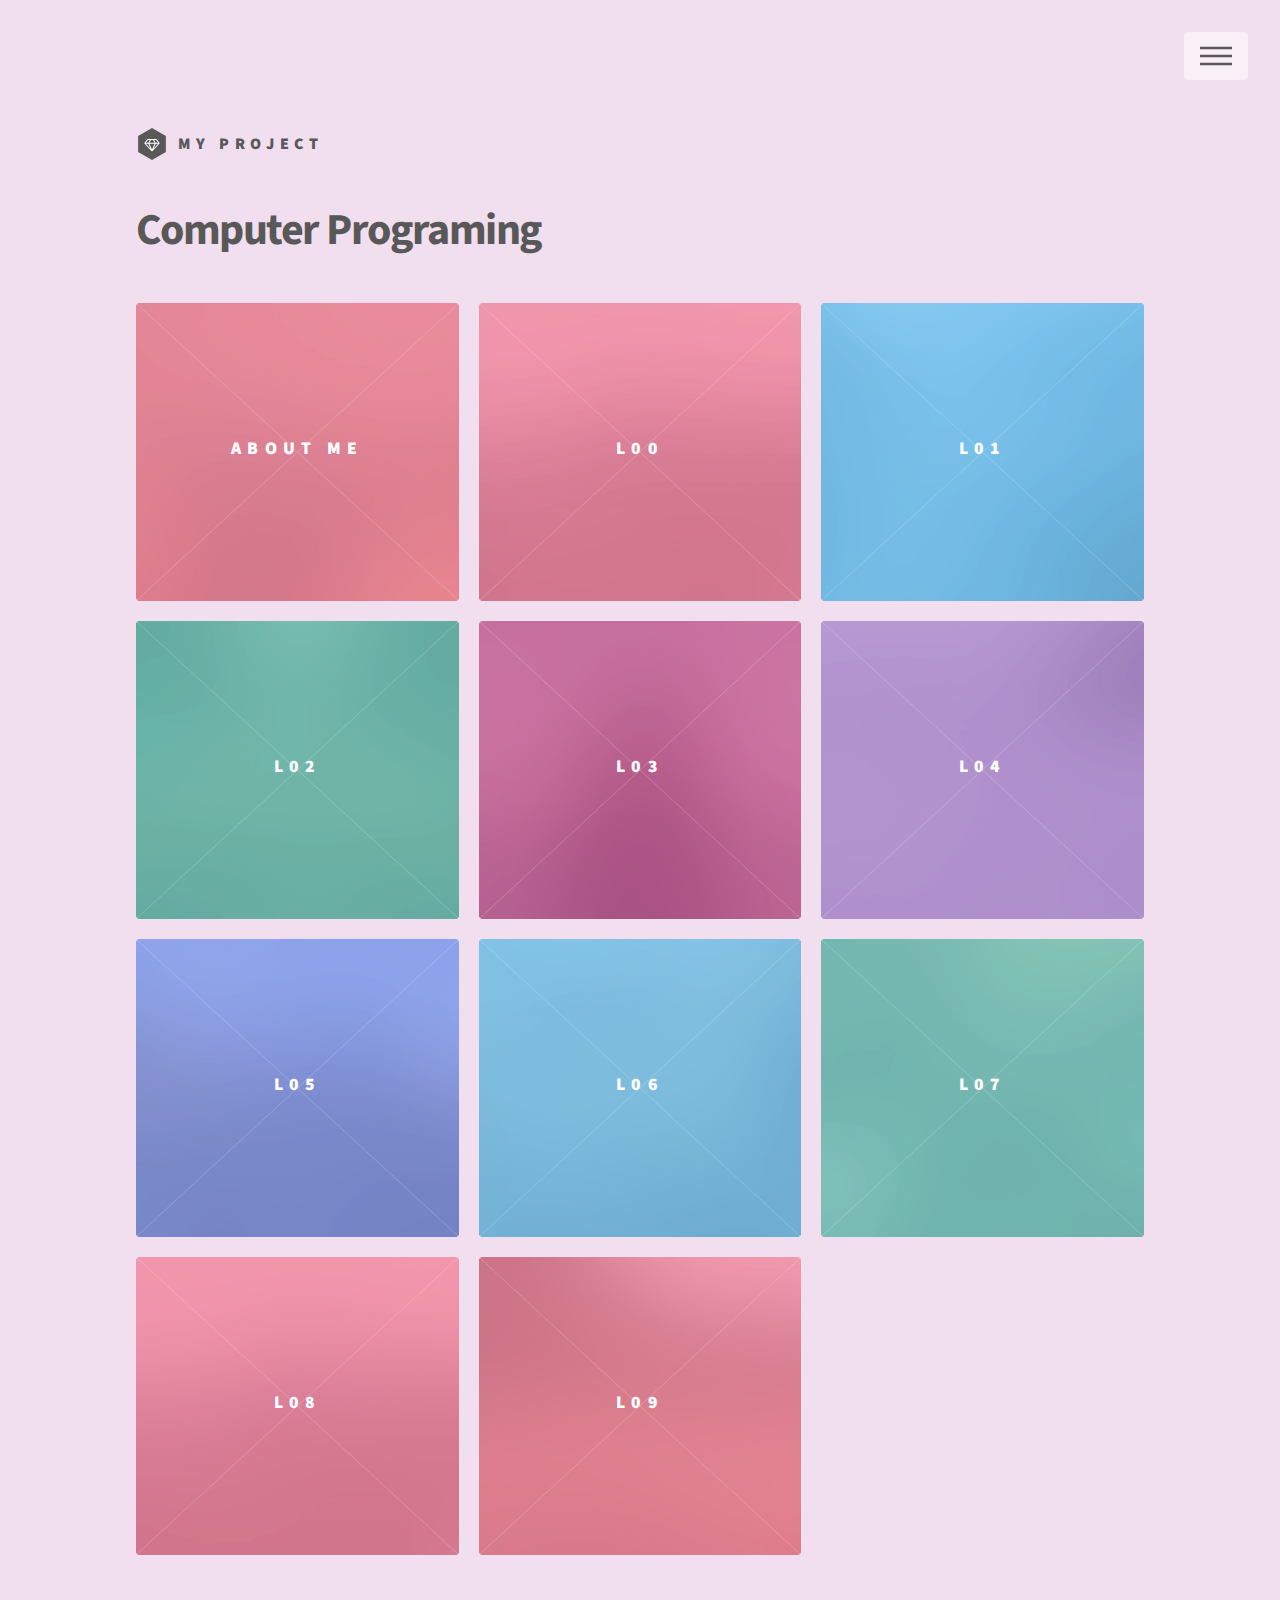
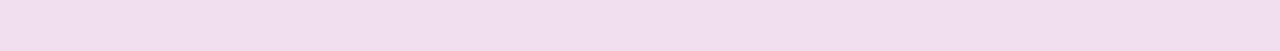
==== commit f9ac1805: "update" ====
--- a/index.html
+++ b/index.html
@@ -12,7 +12,7 @@
 		<link rel="stylesheet" href="assets/css/main.css" />
 		<noscript><link rel="stylesheet" href="assets/css/noscript.css" /></noscript>
 		<link rel="stylesheet" href="assets/css/bg.css">
-		<link rel="stylesheet" href="assets/css/bg.css">
+		
 	</head>
 	<body class="is-preload">
 		<!-- Wrapper -->
@@ -42,10 +42,17 @@
 						<h2>Menu</h2>
 						<ul>
 							<li><a href="index.html">Home</a></li>
-							<li><a href="generic.html">Ipsum veroeros</a></li>
-							<li><a href="generic.html">Tempus etiam</a></li>
-							<li><a href="generic.html">Consequat dolor</a></li>
-							<li><a href="elements.html">Elements</a></li>
+							<li><a href="generic.html">About Me</a></li>
+							<li><a href="L00.html">L00 Introduction & Download Program</a></li>
+							<li><a href="L01.html">L01 DataType-Variable-Expression</a></li>
+							<li><a href="L02.html">L02 Selection If-elif-else</a></li>
+							<li><a href="L03.html">L03 Repetition While for</a></li>
+							<li><a href="L04.html">L04 String</a></li>
+							<li><a href="L05.html">L05 function</a></li>
+							<li><a href="L06.html">L06 Files and Exceptions</a></li>
+							<li><a href="L07.html">L07 Lists and Tuples</a></li>
+							<li><a href="L08.html">L08 Dictionaries and Sets</a></li>
+							<li><a href="L09.html">L09 PyGame Zero</a></li>
 						</ul>
 					</nav>
 
@@ -94,7 +101,7 @@
 									<span class="image">
 										<img src="images/pic03.jpg" alt="" />
 									</span>
-									<a href="generic.html">
+									<a href="L02.html">
 										<h2>L02</h2>
 										<div class="content">
 											<p>Selection If-elif-else</p>
@@ -105,7 +112,7 @@
 									<span class="image">
 										<img src="images/pic04.jpg" alt="" />
 									</span>
-									<a href="generic.html">
+									<a href="L03.html">
 										<h2>L03</h2>
 										<div class="content">
 											<p>Repetition While for</p>
@@ -116,7 +123,7 @@
 									<span class="image">
 										<img src="images/pic05.jpg" alt="" />
 									</span>
-									<a href="generic.html">
+									<a href="L04.html">
 										<h2>L04</h2>
 										<div class="content">
 											<p>String</p>
@@ -127,7 +134,7 @@
 									<span class="image">
 										<img src="images/pic06.jpg" alt="" />
 									</span>
-									<a href="generic.html">
+									<a href="L05.html">
 										<h2>L05</h2>
 										<div class="content">
 											<p>function</p>
@@ -138,7 +145,7 @@
 									<span class="image">
 										<img src="images/pic07.jpg" alt="" />
 									</span>
-									<a href="generic.html">
+									<a href="L06.html">
 										<h2>L06</h2>
 										<div class="content">
 											<p>Files and Exceptions</p>
@@ -149,7 +156,7 @@
 									<span class="image">
 										<img src="images/pic08.jpg" alt="" />
 									</span>
-									<a href="generic.html">
+									<a href="L07.html">
 										<h2>L07</h2>
 										<div class="content">
 											<p>Lists and Tuples</p>
@@ -160,13 +167,25 @@
 									<span class="image">
 										<img src="images/pic09.jpg" alt="" />
 									</span>
-									<a href="generic.html">
+									<a href="L08.html">
 										<h2>L08</h2>
 										<div class="content">
 											<p>Dictionaries and Sets</p>
 										</div>
 									</a>
 								</article>
+							</article>
+							<article class="style1">
+								<span class="image">
+									<img src="images/pic10.jpg" alt="" />
+								</span>
+								<a href="L09.html">
+									<h2>L09</h2>
+									<div class="content">
+										<p>PyGame Zero</p>
+									</div>
+								</a>
+							</article>
 								
 										</div>
 									</a>
--- a/assets/css/main.css
+++ b/assets/css/main.css
@@ -154,7 +154,9 @@
 			color: #f2849e !important;
 		}
 
-	
+	strong, b {
+		font-weight: 900;
+	}
 
 	em, i {
 		font-style: italic;
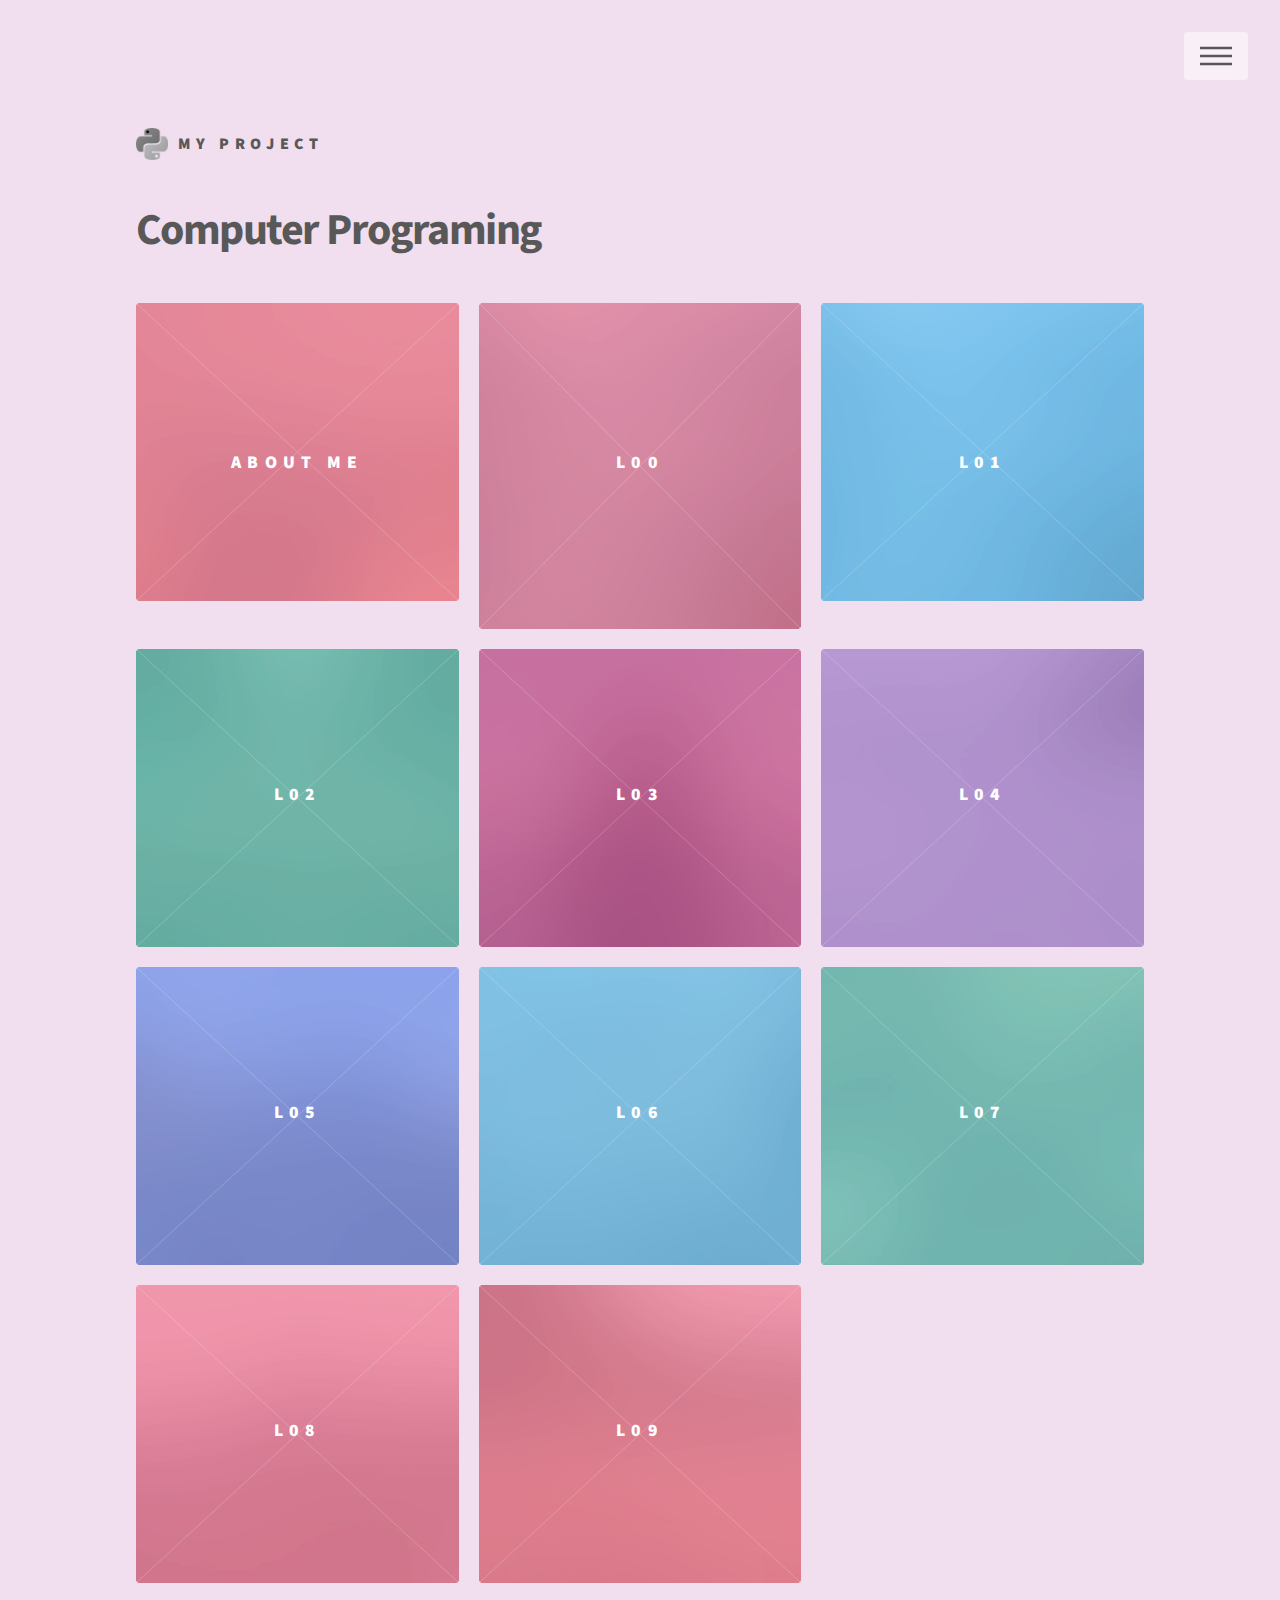
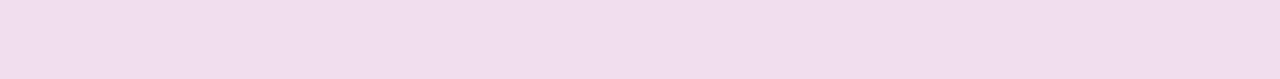
==== commit 07327e6a: "update" ====
--- a/index.html
+++ b/index.html
@@ -24,7 +24,7 @@
 
 							<!-- Logo -->
 								<a href="index.html" class="logo">
-									<span class="symbol"><img src="images/logo.svg" alt="" /></span><span class="title">My project</span>
+									<span class="symbol"><img src="images/piVD4IFo.png" alt="" /></span><span class="title">My project</span>
 								</a>
 
 							<!-- Nav -->
@@ -66,7 +66,7 @@
 							<section class="tiles">
 								<article class="style1">
 									<span class="image">
-										<img src="images/pic01.jpg" alt="" />
+										<img src="images/pic01.jpg" alt=""  />
 									</span>
 									<a href="generic.html">
 										<h2>About Me</h2>
@@ -77,7 +77,7 @@
 								</article>
 								<article class="style1">
 									<span class="image">
-										<img src="images/pic09.jpg" alt="" />
+										<img src="images/pic02.jpg" alt="" width="353px" height="326px" />
 									</span>
 									<a href="L00.html">
 										<h2>L00</h2>
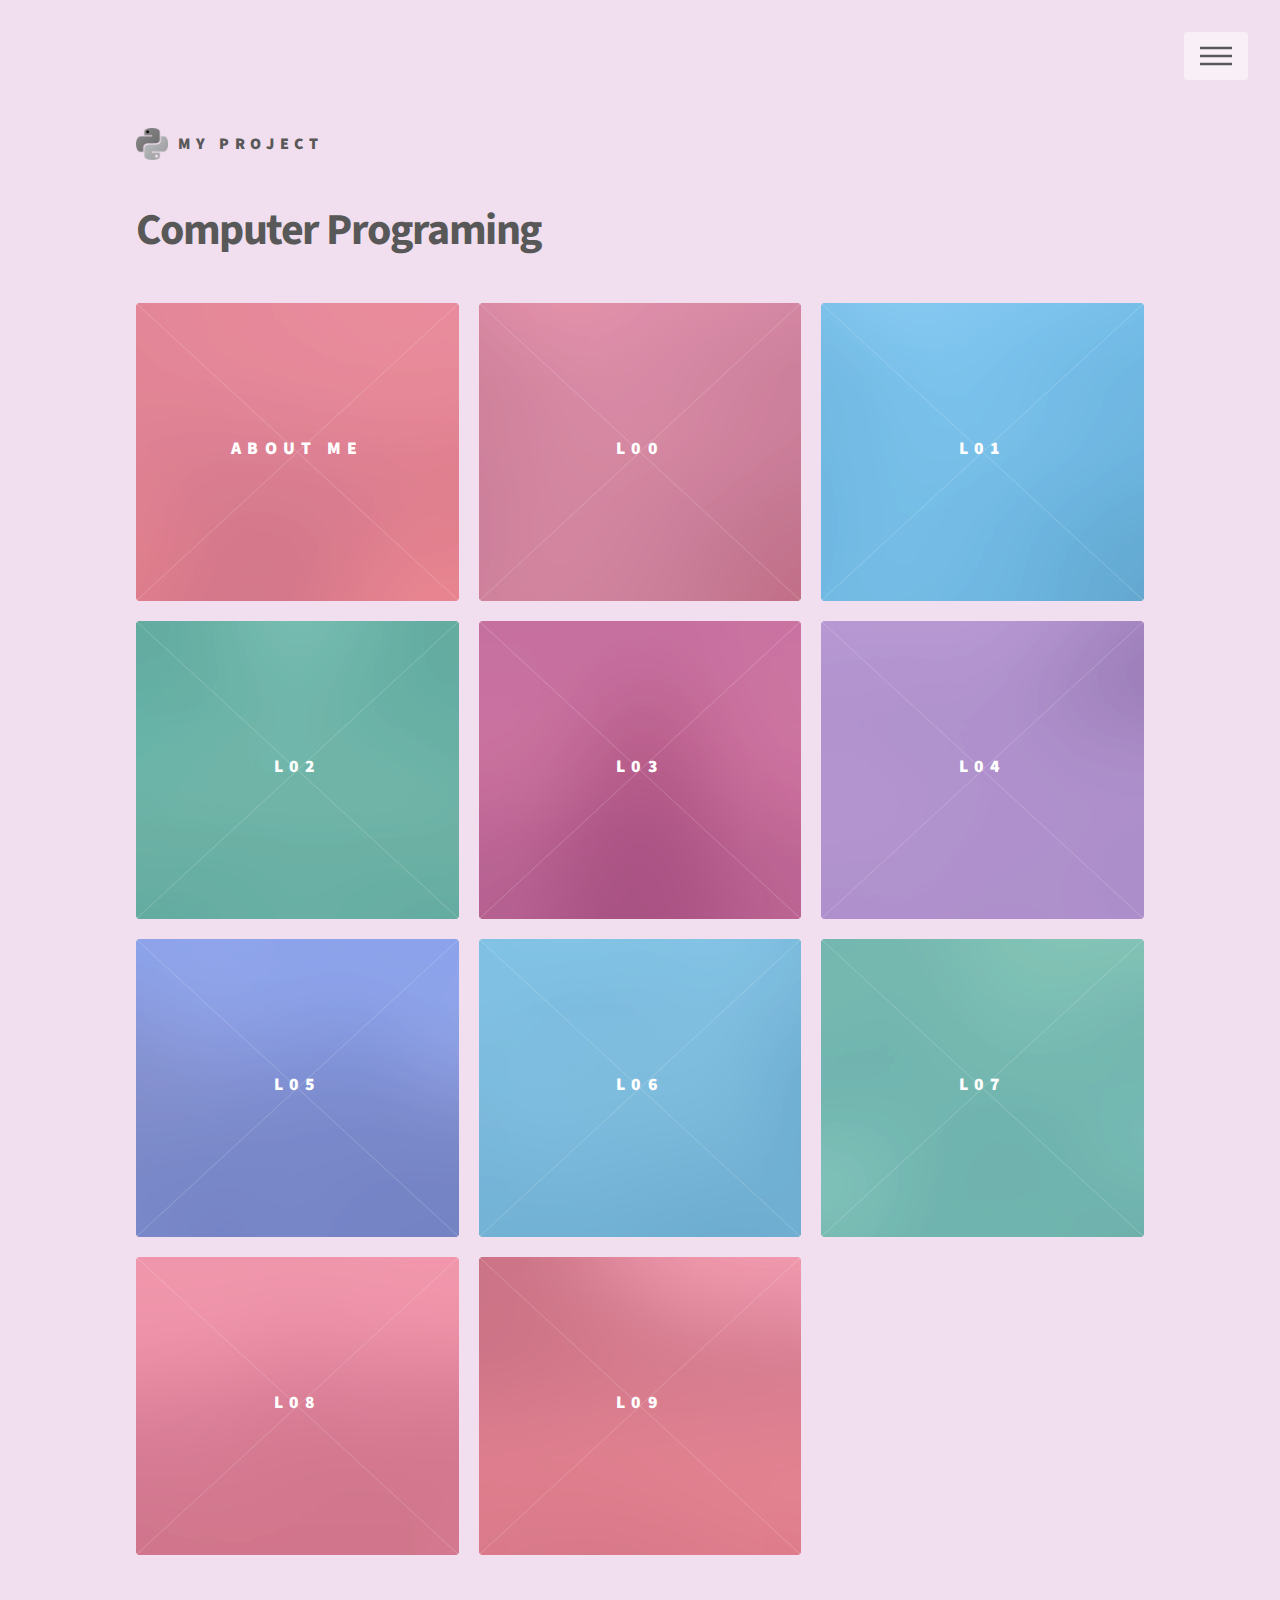
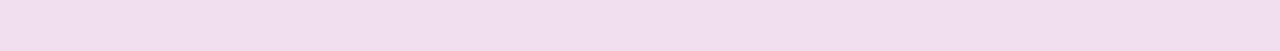
==== commit 6a368a9d: "update" ====
--- a/index.html
+++ b/index.html
@@ -77,7 +77,7 @@
 								</article>
 								<article class="style1">
 									<span class="image">
-										<img src="images/pic02.jpg" alt="" width="353px" height="326px" />
+										<img src="images/pic02.jpg" alt="" />
 									</span>
 									<a href="L00.html">
 										<h2>L00</h2>
